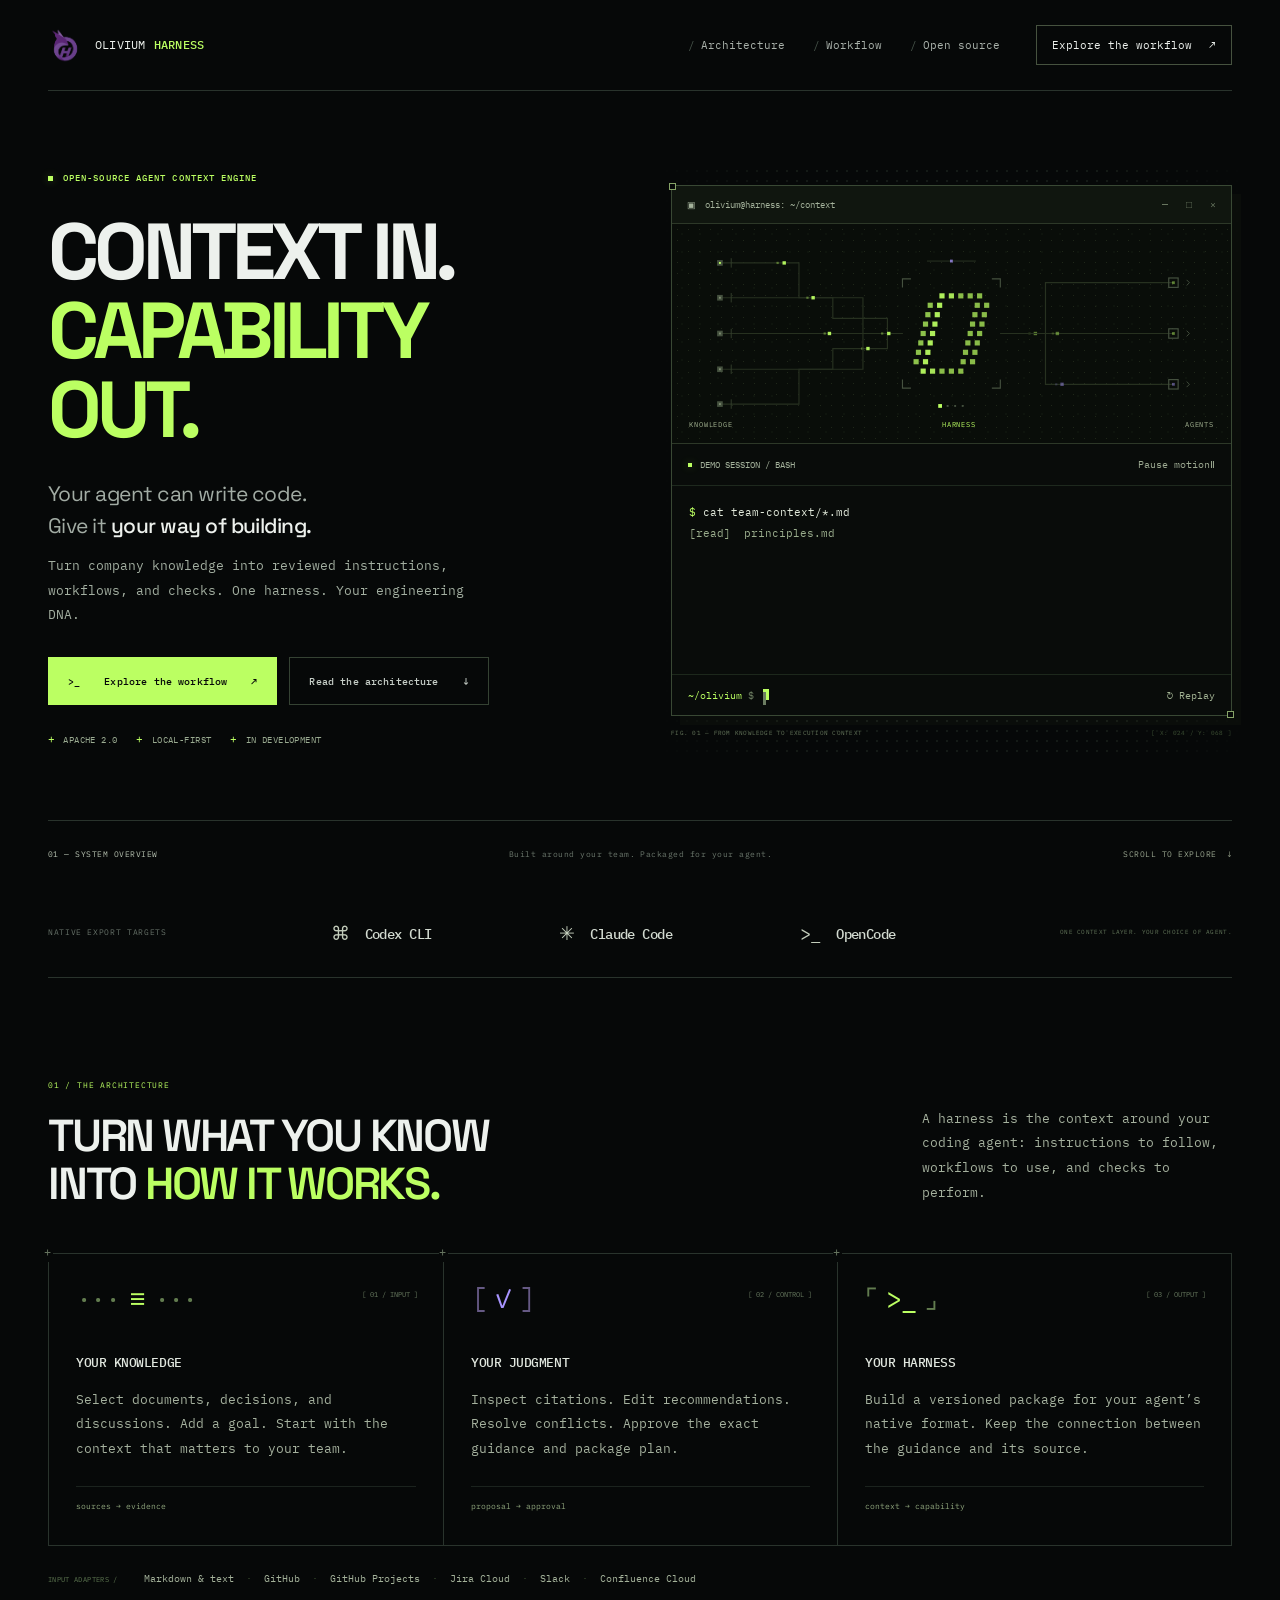
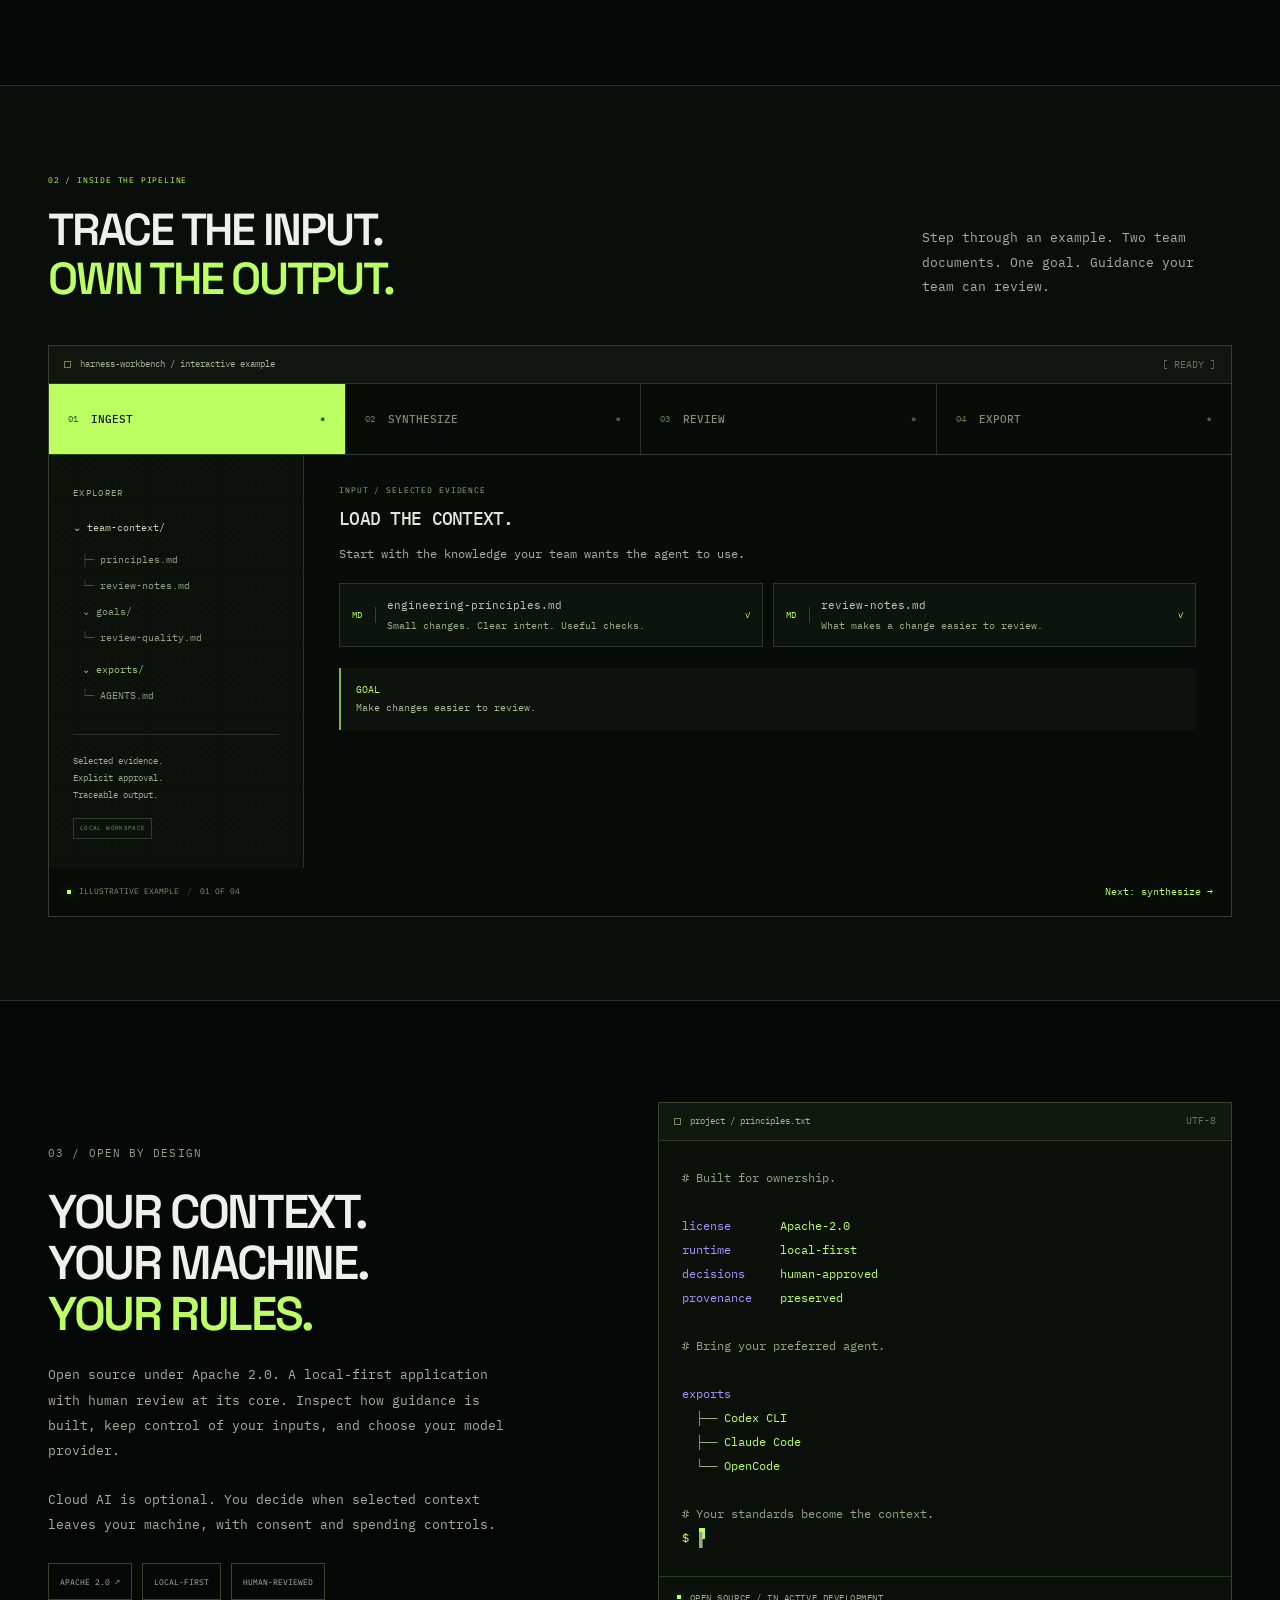
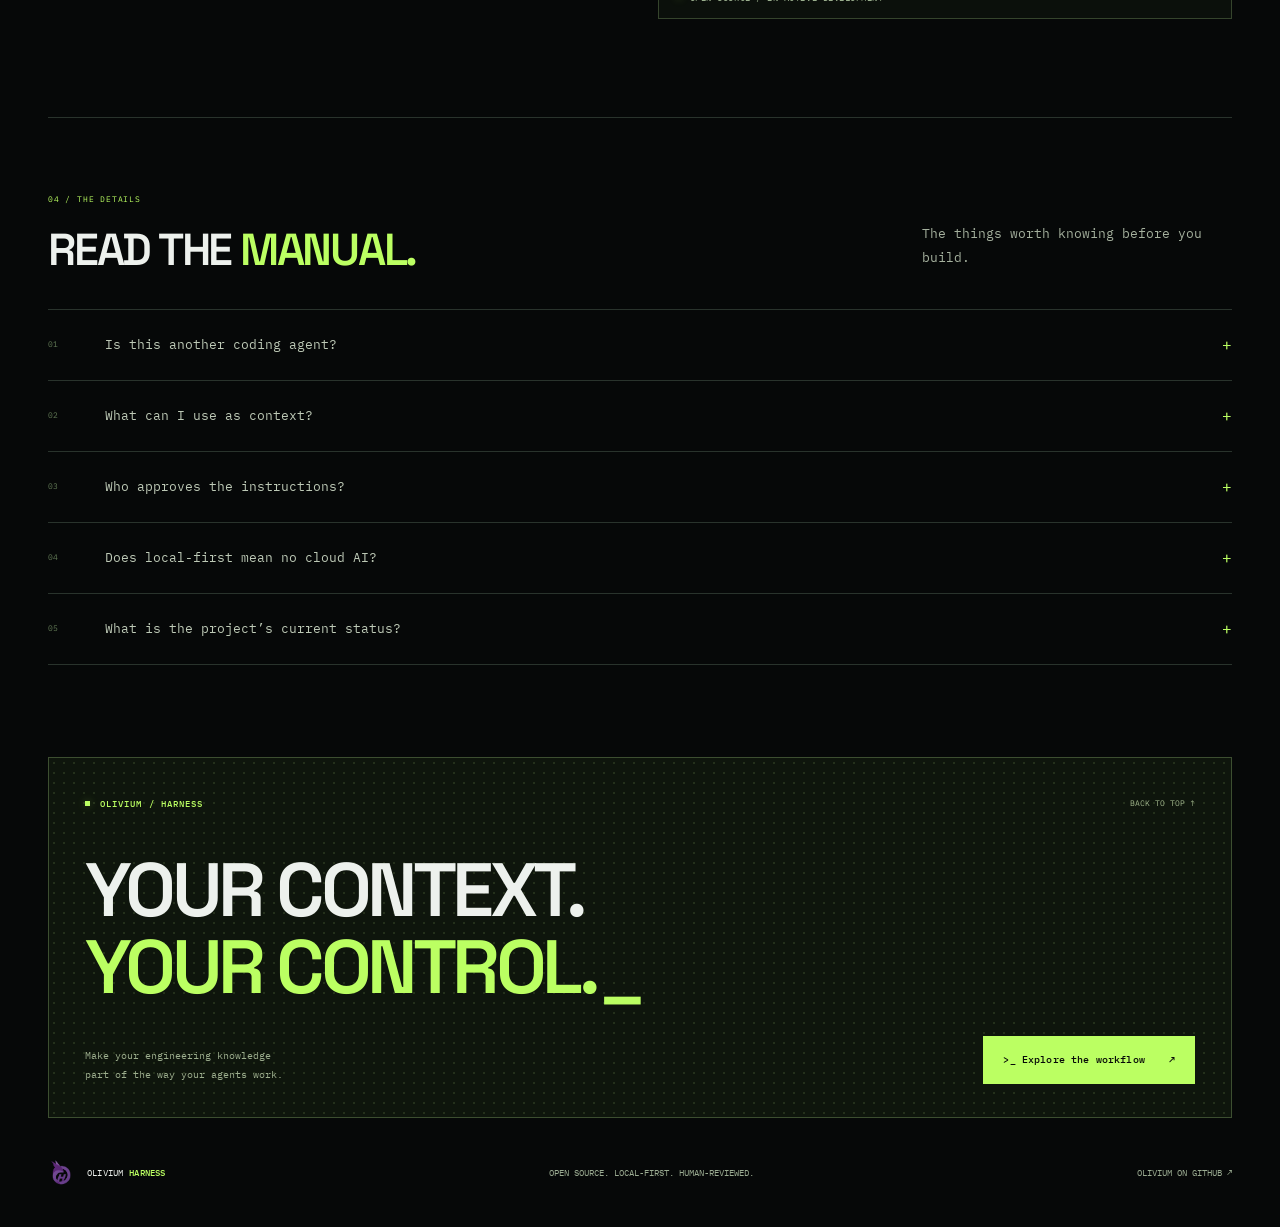
==== index.html @ dbdcc38d "Deploy c53fa94" ====
<!doctype html>
<html lang="en">
<head>
  <meta charset="utf-8">
  <meta name="viewport" content="width=device-width, initial-scale=1">
  <meta name="theme-color" content="#060808">
  <title>Olivium Harness — Context in. Capability out.</title>
  <meta name="description" content="The open-source context layer for coding agents. Turn company knowledge into reviewed instructions, workflows, and checks. Apache 2.0. Local-first.">
  <meta property="og:title" content="Olivium Harness — Context in. Capability out.">
  <meta property="og:description" content="Open source. Local-first. Your knowledge, built into your agent’s workflow.">
  <meta property="og:type" content="website">
  <link rel="canonical" href="https://harness.olivium.space/">
  <meta property="og:url" content="https://harness.olivium.space/">
  <meta property="og:image" content="https://harness.olivium.space/assets/olivium-harness.png">
  <link rel="icon" type="image/png" href="assets/olivium-harness.png">
  <link rel="stylesheet" href="styles.css">
  <script src="motion.js" defer></script>
  <script src="app.js" defer></script>
</head>
<body>
  <a class="skip-link" href="#main">Skip to content</a>
  <header class="site-header shell">
    <a class="brand" href="#top" aria-label="Olivium Harness home"><img src="assets/olivium-harness.png" alt="" width="38" height="42"><span class="brand-text">OLIVIUM<strong>HARNESS</strong></span></a>
    <nav class="main-nav" aria-label="Main navigation"><a href="#architecture">Architecture</a><a href="#workflow">Workflow</a><a href="#open-source">Open source</a></nav>
    <a class="header-cta" href="#workflow">Explore the workflow <span aria-hidden="true">↗</span></a>
  </header>
  <main id="main">
    <section class="hero shell" id="top" aria-labelledby="hero-title">
      <div class="hero-copy">
        <p class="eyebrow"><span class="live-dot" aria-hidden="true"></span> OPEN-SOURCE AGENT CONTEXT ENGINE</p>
        <h1 id="hero-title">CONTEXT IN.<br><span>CAPABILITY<br>OUT.</span></h1>
        <p class="hero-description">Your agent can write code.<br>Give it <strong>your way of building.</strong></p>
        <p class="hero-support">Turn company knowledge into reviewed instructions, workflows, and checks. One harness. Your engineering DNA.</p>
        <div class="hero-actions"><a class="btn btn-primary" href="#workflow"><span aria-hidden="true">&gt;_</span> Explore the workflow <span aria-hidden="true">↗</span></a><a class="btn btn-ghost" href="#architecture">Read the architecture <span aria-hidden="true">↓</span></a></div>
        <div class="hero-meta"><a href="https://www.apache.org/licenses/LICENSE-2.0" target="_blank" rel="noopener noreferrer">APACHE 2.0 <span class="sr-only">license (opens in a new tab)</span></a><span>LOCAL-FIRST</span><span>IN DEVELOPMENT</span></div>
      </div>
      <div class="hero-visual">
        <div class="machine-window">
          <div class="window-bar"><span class="window-title"><span aria-hidden="true">▣</span> olivium@harness: ~/context</span><span class="window-controls" aria-hidden="true">— &nbsp; □ &nbsp; ×</span></div>
          <div class="signal-field"><canvas id="signal-canvas" aria-hidden="true"></canvas><div class="signal-labels" aria-hidden="true"><span>KNOWLEDGE</span><span>HARNESS</span><span>AGENTS</span></div><span class="sr-only">An animated dot matrix gathers knowledge into an italic O monogram and routes it to three coding agents.</span></div>
          <div class="terminal"><div class="terminal-toolbar"><span><span class="live-dot" aria-hidden="true"></span> DEMO SESSION / BASH</span><button id="motion-toggle" type="button" aria-pressed="false">Pause motion <span aria-hidden="true">Ⅱ</span></button></div>
            <div class="terminal-log" id="hero-log" aria-label="Animated example session" role="img"></div>
            <div class="terminal-command"><span><span class="prompt">~/olivium</span> $ <span class="cursor" aria-hidden="true">▌</span></span><button id="replay-terminal" type="button">↻ Replay</button></div>
          </div>
        </div>
        <div class="visual-caption"><span>FIG. 01 — FROM KNOWLEDGE TO EXECUTION CONTEXT</span><span class="visual-coordinate" aria-hidden="true">[ X: 024 / Y: 068 ]</span></div>
      </div>
    </section>
    <div class="hero-bottom shell"><span>01 — SYSTEM OVERVIEW</span><p>Built around your team. Packaged for your agent.</p><a href="#architecture" aria-label="Scroll to architecture">SCROLL TO EXPLORE <span aria-hidden="true">↓</span></a></div>
    <div class="runtime-strip shell"><span class="label">NATIVE EXPORT TARGETS</span><div class="runtime-names"><span><i aria-hidden="true">⌘</i> Codex CLI</span><span><i aria-hidden="true">✳</i> Claude Code</span><span><i aria-hidden="true">&gt;_</i> OpenCode</span></div><span class="runtime-note">ONE CONTEXT LAYER. YOUR CHOICE OF AGENT.</span></div>

    <section class="section shell" id="architecture" aria-labelledby="architecture-title">
      <div class="section-top"><div><p class="section-index">01 / THE ARCHITECTURE</p><h2 id="architecture-title">TURN WHAT YOU KNOW<br>INTO <span>HOW IT WORKS.</span></h2></div><p>A harness is the context around your coding agent: instructions to follow, workflows to use, and checks to perform.</p></div>
      <div class="architecture-grid">
        <article class="arch-cell"><div class="arch-symbol" aria-hidden="true"><span>···</span><b>≡</b><span>···</span></div><span class="arch-index">[ 01 / INPUT ]</span><h3>YOUR KNOWLEDGE</h3><p>Select documents, decisions, and discussions. Add a goal. Start with the context that matters to your team.</p><span class="code-tag">sources → evidence</span></article>
        <article class="arch-cell"><div class="arch-symbol" aria-hidden="true"><span>[</span><b>✓</b><span>]</span></div><span class="arch-index">[ 02 / CONTROL ]</span><h3>YOUR JUDGMENT</h3><p>Inspect citations. Edit recommendations. Resolve conflicts. Approve the exact guidance and package plan.</p><span class="code-tag">proposal → approval</span></article>
        <article class="arch-cell"><div class="arch-symbol" aria-hidden="true"><span>⌜</span><b>&gt;_</b><span>⌟</span></div><span class="arch-index">[ 03 / OUTPUT ]</span><h3>YOUR HARNESS</h3><p>Build a versioned package for your agent’s native format. Keep the connection between the guidance and its source.</p><span class="code-tag">context → capability</span></article>
      </div>
      <div class="context-sources"><span>INPUT ADAPTERS /</span><p>Markdown & text <i>·</i> GitHub <i>·</i> GitHub Projects <i>·</i> Jira Cloud <i>·</i> Slack <i>·</i> Confluence Cloud</p></div>
    </section>

    <section class="pipeline-section" id="workflow" aria-labelledby="workflow-title"><div class="shell">
      <div class="section-top"><div><p class="section-index">02 / INSIDE THE PIPELINE</p><h2 id="workflow-title">TRACE THE INPUT.<br><span>OWN THE OUTPUT.</span></h2></div><p>Step through an example. Two team documents. One goal. Guidance your team can review.</p></div>
      <div class="pipeline-console"><div class="window-bar"><span class="window-title">harness-workbench / interactive example</span><span class="window-controls" aria-hidden="true">[ READY ]</span></div>
        <div class="pipeline-tabs" role="group" aria-label="Workflow stages"><button class="step active" data-step="0" aria-pressed="true" aria-controls="demo-panel"><span class="step-index">01</span><span class="step-label">INGEST</span><span class="step-status" aria-hidden="true">●</span></button><button class="step" data-step="1" aria-pressed="false" aria-controls="demo-panel"><span class="step-index">02</span><span class="step-label">SYNTHESIZE</span><span class="step-status" aria-hidden="true">●</span></button><button class="step" data-step="2" aria-pressed="false" aria-controls="demo-panel"><span class="step-index">03</span><span class="step-label">REVIEW</span><span class="step-status" aria-hidden="true">●</span></button><button class="step" data-step="3" aria-pressed="false" aria-controls="demo-panel"><span class="step-index">04</span><span class="step-label">EXPORT</span><span class="step-status" aria-hidden="true">●</span></button></div>
        <div class="pipeline-body"><aside class="pipeline-sidebar" aria-label="Example workspace"><p class="sidebar-title">EXPLORER</p><div class="file-tree"><div class="tree-item">⌄ team-context/</div><div class="tree-item tree-indent"><span>├─</span> principles.md</div><div class="tree-item tree-indent"><span>└─</span> review-notes.md</div><div class="tree-item">⌄ goals/</div><div class="tree-item tree-indent"><span>└─</span> review-quality.md</div><div class="tree-item tree-export">⌄ exports/</div><div class="tree-item tree-indent" id="tree-output"><span>└─</span> AGENTS.md</div></div><p class="sidebar-note">Selected evidence.<br>Explicit approval.<br>Traceable output.</p><span class="sidebar-badge">LOCAL WORKSPACE</span></aside><div class="pipeline-detail" id="demo-panel" role="region" aria-label="Workflow example" aria-live="polite"></div></div>
        <div class="console-footer"><span><span class="live-dot" aria-hidden="true"></span> ILLUSTRATIVE EXAMPLE <i aria-hidden="true">/</i> <span id="stage-count">01 OF 04</span></span><button id="next-step" type="button">Next: synthesize <span aria-hidden="true">→</span></button></div>
      </div>
    </div></section>

    <section class="section shell" id="open-source" aria-labelledby="opensource-title"><div class="opensource-layout"><div class="opensource-copy"><p class="section-index">03 / OPEN BY DESIGN</p><h2 id="opensource-title">YOUR CONTEXT.<br>YOUR MACHINE.<br><span>YOUR RULES.</span></h2><p>Open source under Apache 2.0. A local-first application with human review at its core. Inspect how guidance is built, keep control of your inputs, and choose your model provider.</p><p>Cloud AI is optional. You decide when selected context leaves your machine, with consent and spending controls.</p><div class="license-tags"><a href="https://www.apache.org/licenses/LICENSE-2.0" target="_blank" rel="noopener noreferrer">APACHE 2.0 ↗<span class="sr-only"> (opens in a new tab)</span></a><span>LOCAL-FIRST</span><span>HUMAN-REVIEWED</span></div></div><div class="source-window"><div class="window-bar"><span class="window-title">project / principles.txt</span><span class="window-controls" aria-hidden="true">UTF-8</span></div><pre class="source-code"><span class="code-comment"># Built for ownership.</span>

<span class="code-key">license</span>       <span class="code-value">Apache-2.0</span>
<span class="code-key">runtime</span>       <span class="code-value">local-first</span>
<span class="code-key">decisions</span>     <span class="code-value">human-approved</span>
<span class="code-key">provenance</span>    <span class="code-value">preserved</span>

<span class="code-comment"># Bring your preferred agent.</span>

<span class="code-key">exports</span>
  ├── <span class="code-value">Codex CLI</span>
  ├── <span class="code-value">Claude Code</span>
  └── <span class="code-value">OpenCode</span>

<span class="code-comment"># Your standards become the context.</span>
<span class="code-prompt">$</span> <span class="cursor" aria-hidden="true">▌</span></pre><div class="source-footer"><span class="live-dot" aria-hidden="true"></span> OPEN SOURCE / IN ACTIVE DEVELOPMENT</div></div></div></section>

    <section class="faq-section shell" id="faq" aria-labelledby="faq-title"><div class="section-top"><div><p class="section-index">04 / THE DETAILS</p><h2 id="faq-title">READ THE <span>MANUAL.</span></h2></div><p>The things worth knowing before you build.</p></div><div class="faq-list">
      <details><summary><span class="faq-number">01</span> Is this another coding agent?<span class="faq-plus" aria-hidden="true">+</span></summary><p>Olivium Harness builds the instructions, workflows, and checks around your agent. It exports native packages for Codex CLI, Claude Code, and OpenCode, so your team’s context can travel into the tools you use.</p></details>
      <details><summary><span class="faq-number">02</span> What can I use as context?<span class="faq-plus" aria-hidden="true">+</span></summary><p>Selected Markdown or text documents; GitHub metadata, issues, pull-request descriptions and reviews; GitHub Projects; Jira Cloud issues; Slack threads; and Confluence Cloud pages. GitHub imports do not currently ingest repository source files. Current cross-source analysis uses two to four selected documents and one saved goal.</p></details>
      <details><summary><span class="faq-number">03</span> Who approves the instructions?<span class="faq-plus" aria-hidden="true">+</span></summary><p>You do. Recommendations include supporting evidence for review. You can edit, reject, and resolve conflicts before approving an exact revision. The package plan requires a separate approval before the harness is built.</p></details>
      <details><summary><span class="faq-number">04</span> Does local-first mean no cloud AI?<span class="faq-plus" aria-hidden="true">+</span></summary><p>Cloud AI is optional. If you choose a cloud model provider, selected context can leave your machine with your consent. Provider access and spending are controlled explicitly.</p></details>
      <details><summary><span class="faq-number">05</span> What is the project’s current status?<span class="faq-plus" aria-hidden="true">+</span></summary><p>Olivium Harness is an open-source tool under Apache 2.0, in active development. The landing-page implementation is proprietary and its source repository is private. The application is a separate project with its own licensing and currently requires repository permission. A public product release is not yet available. The animations on this page are illustrative. Export support is separate from validation of an agent’s live runtime.</p></details>
    </div></section>

    <section class="closing shell"><div class="closing-top"><p class="eyebrow"><span class="live-dot" aria-hidden="true"></span> OLIVIUM / HARNESS</p><a href="#top">BACK TO TOP ↑</a></div><h2>YOUR CONTEXT.<br><span>YOUR CONTROL.</span><span class="closing-cursor" aria-hidden="true">_</span></h2><div class="closing-bottom"><p>Make your engineering knowledge<br>part of the way your agents work.</p><a class="btn btn-primary" href="#workflow" id="restart-example">&gt;_ Explore the workflow <span aria-hidden="true">↗</span></a></div></section>
  </main>
  <footer class="site-footer shell"><a class="brand" href="#top"><img src="assets/olivium-harness.png" alt="" width="26" height="30"><span class="brand-text">OLIVIUM<strong>HARNESS</strong></span></a><p>OPEN SOURCE. LOCAL-FIRST. HUMAN-REVIEWED.</p><a href="https://github.com/olivium-dev" target="_blank" rel="noopener noreferrer">OLIVIUM ON GITHUB ↗<span class="sr-only"> (opens in a new tab)</span></a></footer>
  <noscript><p class="noscript-note">Enable JavaScript to explore the animated example. Product information and the manual remain available above.</p></noscript>
</body>
</html>
---- styles.css ----
@import url('https://fonts.googleapis.com/css2?family=IBM+Plex+Mono:wght@400;500;600;700&family=Space+Grotesk:wght@400;500;600;700&display=swap');

:root {
  color-scheme: dark;
  --black: #060808;
  --panel: #0b0f0e;
  --graphite: #101514;
  --ink: #edf1ed;
  --muted: #929d94;
  --subtle: #667168;
  --line: #29332c;
  --line-soft: #1b231e;
  --green: #bbff62;
  --purple: #a894ff;
  --mono: 'IBM Plex Mono', 'SFMono-Regular', Consolas, monospace;
  --display: 'Space Grotesk', Arial, sans-serif;
}

* { box-sizing: border-box; }
html { scroll-behavior: smooth; scroll-padding-top: 96px; }
body {
  margin: 0;
  background: var(--black);
  color: var(--ink);
  font-family: var(--mono);
  font-size: 13px;
  line-height: 1.7;
  -webkit-font-smoothing: antialiased;
}
body::selection { background: var(--green); color: var(--black); }
::selection { background: var(--green); color: var(--black); }
a { color: inherit; text-decoration: none; }
button, input, textarea { font: inherit; }
button { color: inherit; cursor: pointer; }
button, a, summary { -webkit-tap-highlight-color: transparent; }
button { border-radius: 0; }
a, button, summary { touch-action: manipulation; }
a:focus-visible, button:focus-visible, summary:focus-visible {
  outline: 2px solid var(--green);
  outline-offset: 5px;
}
h1, h2, h3, p { margin: 0; }
h1, h2, h3 { text-wrap: balance; }
img { display: block; max-width: 100%; }
pre, code { font-family: var(--mono); }
pre { margin: 0; }
.shell { width: min(1240px, calc(100% - 96px)); margin-inline: auto; }
.skip-link {
  position: fixed;
  z-index: 20;
  top: -100px;
  left: 16px;
  padding: 12px 20px;
  color: var(--black);
  background: var(--green);
}
.skip-link:focus { top: 12px; }
.sr-only {
  position: absolute;
  width: 1px;
  height: 1px;
  padding: 0;
  margin: -1px;
  overflow: hidden;
  clip: rect(0, 0, 0, 0);
  white-space: nowrap;
  border: 0;
}

/* The top rail keeps the page closer to a tool than a brochure. */
.site-header {
  min-height: 91px;
  display: flex;
  align-items: center;
  justify-content: space-between;
  gap: 36px;
  border-bottom: 1px solid var(--line);
}
.brand { display: inline-flex; align-items: center; gap: 12px; flex-shrink: 0; }
.brand img { width: 35px; height: 35px; object-fit: contain; }
.brand-text { display: flex; align-items: baseline; gap: 8px; font-size: 12px; line-height: 1.2; letter-spacing: .02em; }
.brand-text strong { color: var(--green); font-weight: 500; }
.main-nav { display: flex; gap: 28px; align-items: center; margin-left: auto; }
.main-nav a { display: flex; min-height: 44px; align-items: center; color: #a9b1aa; font-size: 10px; }
.main-nav a::before { content: '/'; margin-right: 6px; color: #48554b; }
.main-nav a:hover { color: var(--green); }
.header-cta { min-height: 40px; display: inline-flex; align-items: center; gap: 17px; padding: 0 15px; border: 1px solid #46523f; font-size: 10px; }
.header-cta:hover { border-color: var(--green); background: #bbff6208; color: var(--green); }

/* Hero: oversized language and a live, flat, two-dimensional machine. */
.hero { display: grid; grid-template-columns: 1.04fr 1fr; gap: 40px; align-items: center; padding-top: 80px; padding-bottom: 67px; }
.hero-copy { min-width: 0; padding-bottom: 4px; }
.eyebrow { display: flex; gap: 10px; align-items: center; color: var(--green); font-size: 9px; font-weight: 500; line-height: 1.6; letter-spacing: .12em; text-transform: uppercase; }
.live-dot { flex-shrink: 0; width: 5px; height: 5px; background: var(--green); box-shadow: 0 0 9px #bbff624d; animation: signal-blink 3.6s ease-in-out infinite; }
h1 { font-family: var(--display); font-size: clamp(58px, 6.2vw, 88px); line-height: .99; letter-spacing: -.065em; font-weight: 700; margin-top: 28px; }
h1 > span { color: var(--green); }
.hero-description { max-width: 470px; margin-top: 29px; color: #a2aca4; font-size: 12px; line-height: 1.9; }
.hero-description strong { color: var(--ink); font-weight: 500; }
.hero-actions { display: flex; align-items: stretch; gap: 12px; flex-wrap: wrap; margin-top: 29px; }
.btn { min-height: 48px; display: inline-flex; justify-content: center; align-items: center; gap: 24px; padding: 13px 19px; border: 1px solid var(--line); font-size: 10px; font-weight: 500; line-height: 1.5; letter-spacing: .015em; transition: background .16s ease, border-color .16s ease, color .16s ease; }
.btn-primary { background: var(--green); color: var(--black); border-color: var(--green); }
.btn-primary:hover { background: #d0ff96; border-color: #d0ff96; }
.btn-ghost { background: transparent; color: #c7cfc8; border-color: #354233; }
.btn-ghost:hover { color: var(--green); border-color: var(--green); background: #bbff6207; }
.hero-meta { display: flex; gap: 19px; flex-wrap: wrap; margin-top: 25px; color: var(--subtle); font-size: 8px; letter-spacing: .045em; }
.hero-meta span { display: flex; align-items: center; gap: 8px; }
.hero-meta span::before { content: '+'; color: var(--green); font-size: 11px; }
.hero-visual { position: relative; min-width: 0; }
.hero-visual::before { content: ''; position: absolute; inset: -19px; z-index: -1; background-image: radial-gradient(#3f503e 1px, transparent 1px); background-size: 10px 10px; opacity: .26; mask-image: linear-gradient(90deg, transparent, #000 25%, #000 75%, transparent); }
.machine-window { position: relative; min-height: 486px; border: 1px solid #394834; background: #080c09; box-shadow: 9px 9px 0 #bbff6205; }
.machine-window::before, .machine-window::after { content: ''; position: absolute; z-index: 3; width: 5px; height: 5px; border: 1px solid #86a367; background: var(--black); pointer-events: none; }
.machine-window::before { left: -3px; top: -3px; }
.machine-window::after { right: -3px; bottom: -3px; }
.window-bar { display: flex; align-items: center; justify-content: space-between; gap: 12px; height: 38px; padding: 0 15px; background: #10160f; border-bottom: 1px solid #2d3828; color: #95a38d; font-size: 8px; line-height: 1.4; }
.window-title { display: flex; align-items: center; gap: 9px; min-width: 0; }
.window-title::before { content: ''; width: 5px; height: 5px; border: 1px solid #6d8858; flex-shrink: 0; }
.window-controls { display: flex; gap: 13px; align-items: center; color: #68765f; font-size: 10px; }
.signal-field { position: relative; height: 220px; border-bottom: 1px solid #2d3828; overflow: hidden; background-color: #090d09; background-image: radial-gradient(#4c5b3b55 .8px, transparent .9px); background-size: 11px 11px; }
#signal-canvas { display: block; width: 100%; height: 100%; }
.signal-labels { position: absolute; bottom: 13px; left: 17px; right: 17px; display: flex; justify-content: space-between; gap: 6px; color: #a4b492; font-size: 7px; line-height: 1.5; letter-spacing: .12em; pointer-events: none; }
.signal-labels > :nth-child(2) { color: var(--green); }
.terminal { min-width: 0; background: #090c0a; }
.terminal-toolbar { height: 37px; padding: 0 16px; display: flex; align-items: center; justify-content: space-between; gap: 10px; border-bottom: 1px solid #1e291e; color: #65795d; font-size: 8px; }
.terminal-toolbar > span { white-space: nowrap; }
#motion-toggle { min-height: 31px; display: inline-flex; align-items: center; justify-content: center; background: transparent; color: #9daa92; border: 0; font-size: 8px; padding: 0 0 0 10px; }
#motion-toggle:hover { color: var(--green); }
.terminal-log { height: 159px; overflow: hidden; padding: 16px 17px 7px; font-size: 9px; line-height: 1.95; }
.log-line { min-height: 1.95em; overflow-wrap: anywhere; }
.prompt { color: var(--green); }
.command { color: #e1e9da; }
.log-prefix { color: #698451; margin-right: 6px; }
.log-success { color: var(--green); }
.log-muted { color: #7a8a70; }
.cursor { display: inline-block; width: 6px; height: 11px; vertical-align: -2px; background: var(--green); margin-left: 3px; animation: cursor-blink 1.05s steps(1, end) infinite; }
.terminal-command { display: flex; justify-content: space-between; align-items: center; gap: 10px; min-height: 35px; padding: 0 16px; border-top: 1px solid #1d281c; color: #6c7d61; font-size: 7px; }
#replay-terminal { border: 0; padding: 8px 0 8px 14px; min-height: 34px; color: #a2b393; background: transparent; font-size: 8px; }
#replay-terminal:hover { color: var(--green); }
.hero-bottom { display: flex; justify-content: space-between; align-items: center; gap: 20px; padding-block: 19px; border-top: 1px solid var(--line); color: #6c786d; font-size: 8px; letter-spacing: .06em; }
.hero-bottom > span:first-child { color: #b6c1b0; }
.hero-bottom a { display: inline-flex; align-items: center; min-height: 30px; gap: 10px; color: #99a58f; }
.hero-bottom a:hover { color: var(--green); }
.runtime-strip { display: flex; align-items: center; justify-content: space-between; gap: 30px; padding-block: 28px; border-bottom: 1px solid var(--line); }
.runtime-strip .label { color: var(--subtle); font-size: 8px; letter-spacing: .08em; }
.runtime-names { display: flex; align-items: center; justify-content: space-between; gap: 45px; flex: 0 1 695px; }
.runtime-names > span { color: #d2dad0; font-size: 14px; font-weight: 500; letter-spacing: -.04em; white-space: nowrap; }
.runtime-names > span::before { content: '>'; color: #5c7250; margin-right: 10px; font-weight: 400; }

/* Architecture is a single ruled surface, not a collection of cards. */
.section { padding-top: 101px; padding-bottom: 98px; }
.section-top { display: grid; grid-template-columns: 62px minmax(0, 1fr) minmax(220px, 310px); gap: 19px; align-items: start; }
.section-index { color: var(--green); font-size: 9px; line-height: 1.7; padding-top: 6px; }
.section-heading { min-width: 0; }
.section-heading .eyebrow { margin-bottom: 16px; }
h2 { font-family: var(--display); font-size: clamp(35px, 3.5vw, 48px); line-height: 1.08; letter-spacing: -.05em; font-weight: 600; }
.section-top > p { color: var(--muted); font-size: 11px; line-height: 1.9; padding-top: 6px; }
.architecture-grid { display: grid; grid-template-columns: repeat(3, minmax(0, 1fr)); margin-top: 45px; border: 1px solid var(--line); }
.arch-cell { position: relative; padding: 30px 27px 29px; min-width: 0; }
.arch-cell + .arch-cell { border-left: 1px solid var(--line); }
.arch-cell::before { content: '+'; position: absolute; top: -12px; left: -5px; color: #65735e; font-size: 12px; background: var(--black); width: 9px; line-height: 20px; }
.arch-symbol { height: 56px; color: var(--green); font-size: 27px; line-height: 1; font-weight: 400; letter-spacing: -.06em; }
.arch-cell:nth-child(2) .arch-symbol { color: var(--purple); }
.arch-index { position: absolute; top: 29px; right: 25px; color: #687a60; font-size: 8px; }
.arch-cell h3 { color: #e1e7df; font-size: 13px; font-weight: 500; letter-spacing: -.035em; }
.arch-cell p { color: #8c9988; font-size: 10px; line-height: 1.9; margin-top: 13px; }
.code-tag { display: inline-block; margin-top: 24px; color: #91a77e; font-size: 8px; border-top: 1px solid var(--line-soft); padding-top: 13px; width: 100%; }

/* Interactive workflow, framed as a native terminal multiplexer. */
.pipeline-section { border-block: 1px solid var(--line); background: #0a0e0b; padding-block: 88px 83px; }
.pipeline-console { margin-top: 42px; border: 1px solid #34402e; background: #080c09; }
.pipeline-tabs { display: grid; grid-template-columns: repeat(4, minmax(0, 1fr)); border-bottom: 1px solid #34402e; }
.step { min-height: 70px; min-width: 0; border: 0; padding: 17px 19px; display: flex; align-items: center; gap: 13px; color: #7f8e74; background: transparent; text-align: left; transition: background .15s ease, color .15s ease; }
.step + .step { border-left: 1px solid #293325; }
.step-index { color: #647c51; font-size: 9px; }
.step-label { font-size: 11px; font-weight: 500; }
.step-status { margin-left: auto; color: #4c5e3f; font-size: 9px; }
.step.active, .step[aria-selected='true'] { background: var(--green); color: #10160b; }
.step.active .step-index, .step.active .step-status, .step[aria-selected='true'] .step-index, .step[aria-selected='true'] .step-status { color: #3f5a24; }
.step:hover:not(.active):not([aria-selected='true']) { background: #bbff6209; color: var(--green); }
.pipeline-body { display: grid; grid-template-columns: 255px minmax(0, 1fr); min-height: 372px; }
.pipeline-sidebar { padding: 29px 24px; border-right: 1px solid #293325; background-color: #0c110c; background-image: radial-gradient(#27332388 .6px, transparent .6px); background-size: 9px 9px; }
.file-tree { font-size: 9px; line-height: 2.6; color: #8fa280; }
.tree-item { padding-left: 9px; white-space: nowrap; }
.tree-item:first-child { padding-left: 0; color: #c4d5b8; margin-bottom: 6px; }
.tree-item.active { color: var(--green); background: #bbff620a; border-left: 1px solid var(--green); padding-left: 8px; }
.pipeline-sidebar > p { margin-top: 57px; padding-top: 17px; border-top: 1px solid #293325; font-size: 8px; line-height: 1.9; color: #6c7e5f; }
.pipeline-detail { padding: 29px 35px 28px; min-width: 0; }
.panel-kicker { font-size: 8px; color: #8fad73; letter-spacing: .11em; text-transform: uppercase; }
.panel-title { color: #dfe8d9; font-size: 18px; line-height: 1.35; font-weight: 500; letter-spacing: -.04em; margin-top: 9px; margin-bottom: 20px; }
.context-files { display: grid; grid-template-columns: repeat(2, minmax(0, 1fr)); gap: 10px; }
.context-file { display: flex; align-items: center; gap: 11px; border: 1px solid #2b3825; padding: 12px; min-width: 0; background: #0d130d; }
.file-type { flex-shrink: 0; min-width: 24px; color: var(--green); font-size: 9px; border-right: 1px solid #34452b; padding-right: 10px; }
.context-file b { display: block; color: #becdb3; font-weight: 400; font-size: 9px; overflow-wrap: anywhere; }
.context-file small { display: block; color: #687c5b; font-size: 7px; line-height: 1.7; margin-top: 3px; }
.goal-line { margin-top: 21px; padding: 13px 15px; border-left: 2px solid #82b24a; background: #a4d96607; color: #a9bc98; font-size: 10px; line-height: 1.8; }
.goal-line span { color: var(--green); margin-right: 5px; }
.guidance-block { border-left: 2px solid var(--purple); padding: 13px 17px; background: #a894ff08; color: #c2c7c0; font-size: 11px; line-height: 1.85; }
.guidance-block strong { color: #e5e3ef; font-weight: 500; }
.citation-list { display: flex; flex-wrap: wrap; gap: 9px; margin-top: 17px; }
.citation-list span { border: 1px solid #3e354e; padding: 4px 8px; color: #b2a2d0; font-size: 8px; }
.review-check { display: flex; align-items: center; gap: 12px; color: #b6c7aa; border-bottom: 1px solid #24311f; padding: 11px 0; font-size: 10px; }
.review-check > :first-child { color: var(--green); }
.approval-stamp { display: inline-block; margin-top: 18px; border: 1px solid #688f40; color: var(--green); padding: 7px 12px; font-size: 9px; letter-spacing: .09em; }
.target-tabs { display: flex; flex-wrap: wrap; gap: 6px; margin-bottom: 14px; }
.target-tabs button { border: 1px solid #34452b; background: transparent; color: #91a17f; min-height: 36px; padding: 7px 11px; font-size: 8px; }
.target-tabs button[aria-pressed='true'] { background: #bbff6212; color: var(--green); border-color: #7da74c; }
.target-tabs button:hover { color: var(--green); border-color: #7da74c; }
.export-code { border: 1px solid #2d3c25; background: #050905; }
.export-code-head { display: flex; gap: 12px; align-items: center; justify-content: space-between; color: #a5bc91; border-bottom: 1px solid #26351f; padding: 6px 13px; font-size: 8px; }
.copy-button { min-height: 30px; border: 0; background: transparent; padding: 4px 0 4px 12px; font-size: 8px; color: var(--green); }
.copy-button:hover { color: #e0ffbb; }
.export-code pre { color: #9db18a; font-size: 9px; line-height: 1.8; padding: 14px; white-space: pre-wrap; overflow-wrap: anywhere; }
.panel-note { color: #718664; font-size: 8px; line-height: 1.85; margin-top: 16px; }
.console-footer { display: flex; align-items: center; justify-content: space-between; gap: 20px; border: 1px solid #34402e; border-top: 0; min-height: 48px; padding: 0 18px; color: #7d916e; font-size: 8px; }
.pipeline-console .console-footer { border-width: 1px 0 0; }
#next-step { min-height: 43px; border: 0; background: transparent; color: var(--green); font-size: 9px; padding: 9px 0 9px 14px; }
#next-step:hover { color: #e4ffc3; }

/* Source and license remain concrete and inspectable. */
.opensource-layout { display: grid; grid-template-columns: .95fr 1.05fr; gap: 90px; align-items: center; }
.opensource-copy h2 { margin-top: 21px; font-size: clamp(38px, 3.7vw, 52px); }
.opensource-copy > p:not(.eyebrow) { max-width: 475px; font-size: 11px; line-height: 1.95; color: #92a08b; margin-top: 23px; }
.license-tags { display: flex; gap: 10px; flex-wrap: wrap; margin-top: 26px; }
.license-tags a, .license-tags span { min-height: 37px; padding: 7px 11px; display: inline-flex; align-items: center; border: 1px solid #35442d; color: #a6b59b; font-size: 8px; line-height: 1.5; }
.license-tags a:hover { color: var(--green); border-color: var(--green); }
.source-window { min-width: 0; border: 1px solid #35442c; background: #0b100b; }
.source-window .window-bar { background: #11180f; }
.source-code { padding: 25px 23px 26px; color: #96aa85; font-size: 10px; line-height: 2; white-space: pre-wrap; overflow-wrap: anywhere; }
.source-code .comment, .source-code .code-comment { color: #677c58; }
.source-code .key, .source-code .code-key { color: var(--purple); }
.source-code .value, .source-code .code-value, .source-code .string { color: var(--green); }
.source-code .punctuation { color: #c6d2bf; }

.faq-section { border-top: 1px solid var(--line); padding-block: 75px 92px; }
.faq-section .section-top { grid-template-columns: 62px minmax(0, 1fr); }
.faq-list { margin-top: 35px; margin-left: 81px; border-top: 1px solid var(--line); }
.faq-list details { border-bottom: 1px solid var(--line); }
.faq-list summary { min-height: 70px; display: flex; align-items: center; justify-content: space-between; gap: 20px; list-style: none; cursor: pointer; font-size: 12px; color: #bdc9b6; padding: 19px 0; }
.faq-list summary::-webkit-details-marker { display: none; }
.faq-list summary > span { color: var(--green); font-size: 16px; font-weight: 400; transition: transform .15s ease; }
.faq-list summary:hover { color: var(--green); }
.faq-list details[open] summary > span { transform: rotate(45deg); }
.faq-list details p { color: #8b9c80; max-width: 880px; font-size: 11px; line-height: 1.95; padding: 0 30px 25px 0; }
.faq-list details a { color: #c1d6af; text-decoration: underline; text-underline-offset: 4px; }
.closing { position: relative; overflow: hidden; border: 1px solid #3c4e30; padding: 31px 36px 33px; background: #0e150c; background-image: radial-gradient(#53693b55 .7px, transparent .9px); background-size: 10px 10px; }
.closing-top { display: flex; align-items: center; justify-content: space-between; gap: 20px; }
.closing-top > a { color: #a3b88e; min-height: 30px; display: inline-flex; align-items: center; font-size: 8px; }
.closing-top > a:hover { color: var(--green); }
.closing h2 { font-size: clamp(49px, 5.9vw, 81px); letter-spacing: -.06em; line-height: 1.02; margin-block: 33px 30px; }
.closing h2 > span { color: var(--green); }
.closing-bottom { display: flex; align-items: flex-end; justify-content: space-between; gap: 30px; }
.closing-bottom > p { color: #9cad8d; font-size: 10px; line-height: 1.9; max-width: 435px; }
.closing-bottom .btn { flex-shrink: 0; }
.site-footer { display: flex; align-items: center; justify-content: space-between; gap: 25px; padding-block: 35px 34px; }
.site-footer .brand img { width: 27px; height: 27px; }
.site-footer .brand-text { font-size: 9px; gap: 6px; }
.site-footer p { color: #64745c; font-size: 8px; }
.site-footer > a:last-child { display: inline-flex; min-height: 40px; align-items: center; font-size: 8px; color: #8b9d7e; }
.site-footer > a:last-child:hover { color: var(--green); }
.noscript-message { color: #a5b497; font-size: 10px; padding: 15px; text-align: center; }

@keyframes cursor-blink { 0%, 48% { opacity: 1; } 49%, 100% { opacity: 0; } }
@keyframes signal-blink { 0%, 72%, 100% { opacity: 1; } 82% { opacity: .35; } }

@media (min-width: 1600px) {
  .hero { padding-top: 94px; padding-bottom: 83px; }
  h1 { font-size: 91px; }
}
@media (max-width: 1160px) {
  .shell { width: calc(100% - 72px); }
  .main-nav { gap: 18px; }
  .site-header { gap: 24px; }
  .hero { gap: 28px; padding-top: 64px; }
  h1 { font-size: clamp(57px, 6.1vw, 74px); }
  .hero-description { font-size: 11px; }
  .hero-meta { gap: 13px; font-size: 7px; }
  .hero-actions { gap: 9px; }
  .btn { padding-inline: 15px; gap: 16px; font-size: 9px; }
  .terminal-log { font-size: 8px; }
  .section-top { grid-template-columns: 40px minmax(0, 1fr) minmax(190px, 265px); gap: 18px; }
  .arch-cell { padding: 27px 22px; }
  .arch-cell h3 { font-size: 12px; }
  .pipeline-body { grid-template-columns: 220px minmax(0, 1fr); }
  .pipeline-sidebar { padding-inline: 20px; }
  .pipeline-detail { padding-inline: 26px; }
  .step { padding-inline: 15px; gap: 10px; }
  .step-label { font-size: 10px; }
  .opensource-layout { gap: 55px; }
  .faq-section .section-top { grid-template-columns: 40px minmax(0, 1fr); }
  .faq-list { margin-left: 58px; }
}
@media (max-width: 940px) {
  .shell { width: calc(100% - 56px); }
  .site-header { min-height: 81px; gap: 20px; }
  .main-nav { gap: 17px; }
  .main-nav a { font-size: 8px; }
  .main-nav a::before { display: none; }
  .brand-text { font-size: 10px; gap: 6px; }
  .header-cta { font-size: 8px; padding-inline: 12px; }
  .hero { grid-template-columns: 1fr; gap: 41px; padding-top: 54px; padding-bottom: 44px; }
  .hero-copy { max-width: 730px; }
  h1 { font-size: clamp(68px, 10vw, 89px); }
  .hero-description { max-width: 610px; font-size: 12px; margin-top: 25px; }
  .hero-description br { display: none; }
  .hero-actions { margin-top: 25px; }
  .btn { padding-inline: 20px; font-size: 10px; gap: 26px; }
  .hero-meta { font-size: 8px; gap: 21px; }
  .hero-visual { width: 100%; }
  .machine-window { min-height: 0; }
  .signal-field { height: 250px; }
  .terminal-log { font-size: 10px; height: 161px; }
  .terminal-toolbar, .window-bar { font-size: 9px; }
  .terminal-command { font-size: 8px; }
  .runtime-names { flex-basis: 590px; gap: 25px; }
  .runtime-names > span { font-size: 12px; }
  .runtime-strip .label { font-size: 7px; }
  .section { padding-block: 78px; }
  .section-top { grid-template-columns: 34px minmax(0, 1fr); gap: 16px; }
  .section-top > p { grid-column: 2; max-width: 570px; padding-top: 0; }
  h2 { font-size: 41px; }
  .architecture-grid { margin-top: 33px; }
  .arch-cell { padding: 26px 18px; }
  .arch-cell h3 { font-size: 11px; }
  .arch-cell p { font-size: 9px; }
  .arch-index { right: 18px; }
  .pipeline-section { padding-block: 69px 65px; }
  .pipeline-tabs { grid-template-columns: repeat(4, minmax(0, 1fr)); }
  .step { padding-inline: 14px; gap: 10px; min-height: 63px; }
  .step-status { display: none; }
  .pipeline-body { grid-template-columns: 180px minmax(0, 1fr); }
  .pipeline-sidebar { padding: 24px 16px; }
  .file-tree { font-size: 8px; }
  .pipeline-detail { padding: 25px 23px; }
  .context-files { grid-template-columns: 1fr; }
  .context-file { padding-block: 10px; }
  .opensource-layout { gap: 34px; }
  .opensource-copy h2 { font-size: 37px; }
  .opensource-copy > p:not(.eyebrow) { font-size: 10px; }
  .source-code { padding: 21px 18px; font-size: 9px; }
  .faq-section { padding-block: 64px 72px; }
  .faq-section .section-top { grid-template-columns: 34px minmax(0, 1fr); }
  .faq-list { margin-left: 50px; }
  .closing { padding: 27px; }
  .closing h2 { font-size: 65px; }
  .closing-bottom { gap: 25px; }
  .closing-bottom > p { font-size: 9px; }
}
@media (max-width: 680px) {
  html { scroll-padding-top: 28px; }
  .shell { width: calc(100% - 40px); }
  .site-header { min-height: 77px; gap: 15px; }
  .brand { gap: 9px; }
  .brand img { width: 31px; height: 31px; }
  .brand-text { flex-direction: column; align-items: flex-start; gap: 4px; font-size: 9px; letter-spacing: .06em; }
  .main-nav { display: none; }
  .header-cta { font-size: 8px; gap: 10px; min-height: 39px; padding-inline: 12px; }
  .hero { padding-top: 44px; gap: 34px; padding-bottom: 34px; }
  .eyebrow { font-size: 8px; letter-spacing: .09em; gap: 8px; }
  h1 { font-size: clamp(52px, 11.4vw, 74px); letter-spacing: -.065em; margin-top: 23px; }
  .hero-description { font-size: 11px; margin-top: 23px; line-height: 1.9; }
  .hero-actions { gap: 10px; margin-top: 23px; }
  .btn { min-height: 46px; padding-inline: 16px; font-size: 9px; gap: 20px; }
  .hero-meta { font-size: 7px; gap: 13px; margin-top: 20px; }
  .hero-meta span { gap: 6px; }
  .hero-visual::before { inset: -10px; }
  .window-bar { font-size: 7px; height: 34px; padding-inline: 12px; }
  .window-controls { gap: 11px; }
  .signal-field { height: 207px; }
  .signal-labels { font-size: 6px; letter-spacing: .06em; left: 12px; right: 12px; bottom: 12px; }
  .terminal-toolbar { font-size: 7px; padding-inline: 12px; height: 35px; }
  #motion-toggle { font-size: 7px; }
  .terminal-log { height: 160px; padding: 14px 12px 9px; font-size: 8px; line-height: 2; }
  .log-line { min-height: 2em; }
  .terminal-command { padding-inline: 12px; font-size: 6px; }
  #replay-terminal { font-size: 7px; }
  .hero-bottom { padding-block: 15px; gap: 10px; font-size: 6px; }
  .hero-bottom > :nth-child(2) { max-width: 160px; text-align: center; }
  .hero-bottom a { font-size: 7px; white-space: nowrap; gap: 6px; }
  .runtime-strip { flex-direction: column; align-items: flex-start; gap: 16px; padding-block: 23px; }
  .runtime-strip .label { font-size: 7px; }
  .runtime-names { flex-basis: auto; width: 100%; gap: 17px; }
  .runtime-names > span { font-size: 11px; }
  .runtime-names > span::before { margin-right: 6px; }
  .section { padding-block: 61px; }
  .section-top, .faq-section .section-top { grid-template-columns: 25px minmax(0, 1fr); gap: 12px; }
  .section-index { font-size: 8px; padding-top: 3px; }
  h2 { font-size: 34px; }
  .section-top > p { font-size: 10px; line-height: 1.9; }
  .architecture-grid { grid-template-columns: 1fr; margin-top: 29px; }
  .arch-cell { padding: 25px 24px; }
  .arch-cell + .arch-cell { border-left: 0; border-top: 1px solid var(--line); }
  .arch-symbol { height: 44px; font-size: 25px; }
  .arch-index { top: 24px; right: 24px; }
  .arch-cell h3 { font-size: 14px; }
  .arch-cell p { font-size: 10px; margin-top: 11px; }
  .code-tag { margin-top: 18px; padding-top: 11px; font-size: 8px; }
  .pipeline-section { padding-block: 54px 52px; }
  .pipeline-console { margin-top: 28px; }
  .pipeline-tabs { grid-template-columns: repeat(2, minmax(0, 1fr)); }
  .step { padding: 14px; min-height: 56px; gap: 10px; }
  .step-label { font-size: 9px; }
  .step-index { font-size: 8px; }
  .step:nth-child(3), .step:nth-child(4) { border-top: 1px solid #34402e; }
  .step:nth-child(3) { border-left: 0; }
  .step-status { display: inline; margin-left: auto; }
  .pipeline-body { grid-template-columns: 1fr; }
  .pipeline-sidebar { padding: 16px 17px; border-right: 0; border-bottom: 1px solid #293325; }
  .file-tree { display: flex; flex-wrap: wrap; column-gap: 14px; font-size: 7px; line-height: 2; }
  .tree-item { padding: 0; }
  .tree-item:first-child { flex-basis: 100%; margin-bottom: 4px; }
  .tree-item.active { padding-left: 6px; padding-right: 6px; }
  .pipeline-sidebar > p { display: none; }
  .pipeline-detail { padding: 23px 18px; min-height: 329px; }
  .panel-title { font-size: 17px; margin-bottom: 17px; }
  .context-files { grid-template-columns: 1fr; gap: 8px; }
  .context-file b { font-size: 9px; }
  .context-file small { font-size: 7px; }
  .goal-line { font-size: 9px; padding: 11px 12px; margin-top: 17px; }
  .guidance-block { font-size: 10px; padding: 12px 13px; }
  .review-check { font-size: 9px; }
  .export-code pre { font-size: 8px; padding: 12px; }
  .console-footer { gap: 12px; padding-inline: 13px; font-size: 7px; }
  #next-step { font-size: 8px; white-space: nowrap; padding-left: 6px; }
  .opensource-layout { grid-template-columns: 1fr; gap: 31px; }
  .opensource-copy h2 { font-size: 39px; margin-top: 18px; }
  .opensource-copy > p:not(.eyebrow) { font-size: 11px; margin-top: 20px; }
  .source-code { padding: 23px 20px; font-size: 10px; }
  .license-tags { margin-top: 22px; gap: 8px; }
  .license-tags a, .license-tags span { font-size: 8px; }
  .faq-section { padding-block: 54px 57px; }
  .faq-list { margin-left: 0; margin-top: 26px; }
  .faq-list summary { font-size: 10px; min-height: 65px; gap: 18px; }
  .faq-list summary > span { font-size: 15px; }
  .faq-list details p { font-size: 10px; padding-right: 15px; }
  .closing { padding: 24px 22px 25px; }
  .closing-top { gap: 12px; }
  .closing-top > a { font-size: 7px; }
  .closing-top .eyebrow { font-size: 7px; }
  .closing h2 { font-size: clamp(39px, 8.7vw, 58px); margin-block: 28px 23px; }
  .closing-bottom { flex-direction: column; align-items: flex-start; gap: 22px; }
  .closing-bottom > p { font-size: 10px; }
  .site-footer { flex-wrap: wrap; gap: 17px; padding-block: 29px; }
  .site-footer .brand { flex: 1; }
  .site-footer .brand-text { flex-direction: row; font-size: 8px; gap: 6px; letter-spacing: 0; }
  .site-footer p { order: 3; flex-basis: 100%; font-size: 7px; padding-left: 36px; }
  .site-footer > a:last-child { font-size: 7px; }
}
@media (max-width: 380px) {
  .shell { width: calc(100% - 32px); }
  h1 { font-size: 45px; }
  .hero-description { font-size: 10px; }
  .hero-actions { gap: 8px; }
  .btn { font-size: 8px; padding-inline: 12px; gap: 15px; }
  .hero-meta { gap: 9px; font-size: 6px; }
  .hero-meta span { gap: 4px; }
  .signal-field { height: 183px; }
  .terminal-log { font-size: 7px; height: 146px; }
  .terminal-toolbar { font-size: 6px; }
  #motion-toggle { font-size: 6px; }
  .terminal-command { font-size: 6px; }
  .hero-bottom > :nth-child(2) { max-width: 120px; }
  .runtime-names { gap: 10px; }
  .runtime-names > span { font-size: 9px; }
  .runtime-names > span::before { margin-right: 4px; }
  h2 { font-size: 29px; }
  .pipeline-detail { padding-inline: 14px; }
  .panel-title { font-size: 15px; }
  .target-tabs { gap: 5px; }
  .target-tabs button { padding-inline: 8px; font-size: 7px; }
  .source-code { font-size: 8px; padding-inline: 17px; }
  .closing { padding-inline: 19px; }
  .closing h2 { font-size: 35px; }
  .closing-top .eyebrow { font-size: 6px; }
  .closing-top > a { font-size: 6px; }
}
@media (prefers-reduced-motion: reduce) {
  html { scroll-behavior: auto; }
  *, *::before, *::after { animation: none !important; transition: none !important; }
  .cursor { opacity: 1; }
}

/* Integration with the final page structure. */
.hero-description { font-family: var(--display); font-size: 21px; line-height: 1.5; letter-spacing: -.025em; }
.hero-description strong { color: var(--ink); font-weight: 500; }
.hero-support { max-width: 430px; color: #7f8e7a; font-size: 10px; line-height: 1.9; margin-top: 13px; }
.hero-meta > a { display: inline-flex; align-items: center; gap: 8px; }
.hero-meta > a::before { content: '+'; color: var(--green); font-size: 11px; }
.hero-meta > a:hover { color: var(--green); }
.window-title:has(> span)::before { display: none; }
.terminal-toolbar > span, .console-footer > span { display: inline-flex; align-items: center; gap: 8px; }
.terminal-toolbar .live-dot, .console-footer .live-dot { display: inline-block; width: 4px; height: 4px; }
.terminal-log { height: 183px; }
.log-output { color: #a2b791; }
.log-text { color: inherit; }
#motion-toggle:disabled { opacity: .65; cursor: default; }
.visual-caption { display: flex; justify-content: space-between; align-items: center; gap: 16px; color: #65765b; font-size: 6px; letter-spacing: .04em; padding-top: 12px; }
.visual-coordinate { white-space: nowrap; color: #3d5034; }
.runtime-names > span::before { display: none; }
.runtime-names i { font-style: normal; font-size: 19px; color: #c3cdbb; vertical-align: -1px; margin-right: 8px; font-weight: 400; }
.runtime-note { flex: 0 1 172px; color: #63765a; font-size: 6px; line-height: 1.9; letter-spacing: .05em; text-align: right; }
.runtime-names { flex: 0 1 565px; gap: 27px; }
.section-top, .faq-section .section-top { grid-template-columns: minmax(0, 1fr) minmax(220px, 310px); gap: 80px; align-items: end; }
.section-index { margin-bottom: 19px; padding: 0; font-size: 8px; letter-spacing: .1em; }
h2 > span { color: var(--green); }
.section-top > p { padding-top: 0; padding-bottom: 3px; }
.arch-symbol { display: flex; align-items: flex-start; gap: 10px; height: 68px; font-size: 27px; }
.arch-symbol b { font-weight: 400; }
.arch-symbol > span { color: #627c4f; }
.arch-cell:nth-child(2) .arch-symbol > span { color: #655984; }
.arch-index { font-size: 7px; top: 35px; }
.context-sources { display: flex; align-items: baseline; gap: 26px; margin-top: 24px; color: #788d6a; }
.context-sources > span { font-size: 7px; white-space: nowrap; color: #5d7650; letter-spacing: .05em; }
.context-sources p { font-size: 8px; display: flex; flex-wrap: wrap; gap: 12px; }
.context-sources i { font-style: normal; color: #3b4f30; }
.pipeline-sidebar > .sidebar-title { margin: 0 0 14px; padding: 0; border: 0; color: #5e7851; font-size: 7px; letter-spacing: .15em; }
.pipeline-sidebar > .sidebar-note { margin-top: 25px; font-size: 8px; }
.sidebar-badge { display: inline-flex; margin-top: 15px; padding: 4px 6px; border: 1px solid #2d4125; color: #759a5b; font-size: 6px; letter-spacing: .06em; }
.tree-indent { padding-left: 9px; }
.tree-item span { color: #405934; }
.tree-export { color: #9cbf83; margin-top: 6px; }
.panel-intro { color: #8ca27b; font-size: 9px; line-height: 1.9; margin: -8px 0 17px; }
.file-check { color: var(--green); margin-left: auto; font-size: 9px; }
.console-footer i { color: #425739; font-style: normal; }
.source-footer { display: flex; align-items: center; gap: 9px; padding: 13px 18px; border-top: 1px solid #293b22; color: #70965a; font-size: 7px; letter-spacing: .06em; }
.source-footer .live-dot { width: 4px; height: 4px; }
.code-prompt { color: var(--green); }
.faq-list { margin-left: 0; }
.faq-list summary { justify-content: flex-start; }
.faq-list summary > .faq-number { min-width: 37px; color: #617955; font-size: 8px; transform: none; }
.faq-list summary > .faq-plus { margin-left: auto; font-size: 16px; color: var(--green); }
.faq-list details[open] summary > .faq-number { transform: none; }
.faq-list details p { padding-left: 57px; }
.closing-cursor { display: inline-block; margin-left: 3px; animation: cursor-blink 1.4s steps(1, end) infinite; }
.noscript-note { padding: 20px; color: #a4b597; text-align: center; font-size: 10px; }
body[data-motion='paused'] *, body[data-motion='paused'] *::before, body[data-motion='paused'] *::after { animation-play-state: paused !important; }

@media (max-width: 1160px) {
  .hero-description { font-size: 19px; }
  .hero-support { font-size: 9px; }
  .section-top, .faq-section .section-top { gap: 45px; grid-template-columns: minmax(0, 1fr) minmax(190px, 265px); }
  .runtime-note { flex-basis: 135px; font-size: 5px; }
  .runtime-names { flex-basis: 490px; }
  .runtime-names > span { font-size: 12px; }
  .runtime-names i { font-size: 17px; margin-right: 6px; }
}
@media (max-width: 940px) {
  .hero-description { font-size: 23px; }
  .hero-support { font-size: 11px; max-width: 570px; }
  .hero-description br { display: initial; }
  .hero-visual { max-width: none; }
  .terminal-log { height: 184px; }
  .visual-caption { font-size: 7px; }
  .runtime-note { display: none; }
  .runtime-names { flex-basis: 610px; justify-content: space-around; }
  .section-top, .faq-section .section-top { grid-template-columns: 1fr; gap: 19px; }
  .section-top > p { grid-column: auto; max-width: 570px; }
  .arch-index { position: static; display: block; margin-bottom: 12px; }
  .arch-symbol { height: 53px; }
  .context-sources { gap: 15px; }
  .context-sources p { gap: 9px; font-size: 7px; }
}
@media (max-width: 680px) {
  .hero-description { font-size: 20px; }
  .hero-support { font-size: 10px; }
  .visual-caption { font-size: 5px; gap: 8px; }
  .visual-coordinate { display: none; }
  .terminal-log { height: 176px; }
  .terminal-toolbar > span { gap: 6px; }
  .runtime-names { flex-basis: auto; justify-content: space-between; gap: 10px; }
  .runtime-names > span { font-size: 10px; }
  .runtime-names i { font-size: 15px; margin-right: 4px; }
  .section-index { font-size: 7px; margin-bottom: 16px; }
  .arch-index { position: absolute; top: 29px; right: 24px; margin: 0; }
  .arch-symbol { height: 50px; }
  .context-sources { flex-direction: column; gap: 10px; margin-top: 20px; }
  .context-sources p { gap: 7px; font-size: 7px; }
  .pipeline-sidebar > .sidebar-title { display: block; margin-bottom: 9px; font-size: 6px; }
  .pipeline-sidebar > .sidebar-note, .sidebar-badge { display: none; }
  .tree-item { flex-basis: calc(50% - 7px); }
  .tree-item:first-child { flex-basis: calc(50% - 7px); margin-bottom: 0; }
  .tree-export { margin: 0; }
  .tree-indent { padding-left: 0; }
  .panel-intro { font-size: 8px; }
  .console-footer > span { gap: 6px; flex-wrap: wrap; padding-block: 8px; }
  .console-footer i { display: none; }
  .console-footer #stage-count { color: #96b67e; }
  .faq-list summary { gap: 12px; }
  .faq-list summary > .faq-number { min-width: 21px; font-size: 7px; }
  .faq-list details p { padding-left: 33px; }
  .closing-cursor { margin-left: 0; }
}
@media (max-width: 380px) {
  .hero-description { font-size: 19px; }
  .hero-support { font-size: 9px; }
  .hero-meta > a { gap: 4px; }
  .terminal-log { height: 164px; }
  .runtime-names > span { font-size: 8px; }
  .runtime-names i { font-size: 14px; margin-right: 3px; }
  .context-sources p { font-size: 6px; }
  .console-footer { font-size: 6px; }
  .console-footer > span { gap: 4px; }
  .source-footer { font-size: 6px; padding-inline: 14px; }
  .closing h2 { font-size: 33px; }
}

/* Keep terminal information readable at real laptop and phone sizes. */
.hero-support { font-size: 13px; color: #a3afa1; }
.main-nav a, .header-cta { font-size: 11px; }
.window-bar, .terminal-toolbar { font-size: 9px; color: #a4b29b; }
.terminal-toolbar { min-height: 42px; height: auto; }
.terminal-log { font-size: 11px; height: 188px; line-height: 1.85; }
.log-line { min-height: 1.85em; }
.log-muted, .log-prefix { color: #9aad8d; }
#motion-toggle, #replay-terminal { min-height: 40px; font-size: 10px; }
.terminal-command { font-size: 10px; }
.hero-meta, .hero-meta > a, .site-footer p, .site-footer > a:last-child { font-size: 9px; color: #9aab91; }
.section-top > p, .arch-cell p, .opensource-copy > p:not(.section-index), .faq-list details p { font-size: 13px; color: #a5b19e; }
.panel-intro { font-size: 12px; color: #a5b19e; }
.context-file b { font-size: 11px; }
.context-file small { font-size: 10px; color: #9aaf8d; }
.panel-note { font-size: 11px; color: #9aaf8d; }
.export-code pre, .guidance-block, .review-check { font-size: 12px; }
.file-tree { font-size: 10px; }
.pipeline-sidebar > .sidebar-title, .pipeline-sidebar > .sidebar-note, .source-footer { font-size: 9px; color: #9aaf8d; }
.context-sources p { font-size: 10px; color: #a4b29a; }
.source-code { font-size: 12px; }
.source-code .code-comment { color: #91a680; }
.target-tabs button, .copy-button, #next-step { font-size: 10px; min-height: 40px; }
.faq-list summary { font-size: 13px; }
@media(max-width:680px){
  .hero-support { font-size: 12px; }
  .terminal-log { font-size: 10px; height: 204px; }
  .terminal-toolbar { padding-inline: 12px; font-size: 8px; }
  #motion-toggle, #replay-terminal { font-size: 9px; }
  .window-bar { font-size: 8px; }
  .context-files { grid-template-columns: 1fr; }
  .section-top > p, .arch-cell p, .opensource-copy > p:not(.section-index), .faq-list details p { font-size: 12px; }
  .source-code { font-size: 11px; }
  .source-footer { font-size: 8px; }
  .hero-meta { gap: 10px; }
  .context-sources p { font-size: 9px; }
  .file-tree { font-size: 9px; }
  .panel-intro { font-size: 11px; }
  .console-footer { font-size: 8px; }
}
@media(max-width:680px){.file-tree{display:block}.tree-item{padding-left:0}.tree-item.tree-indent{padding-left:12px}}
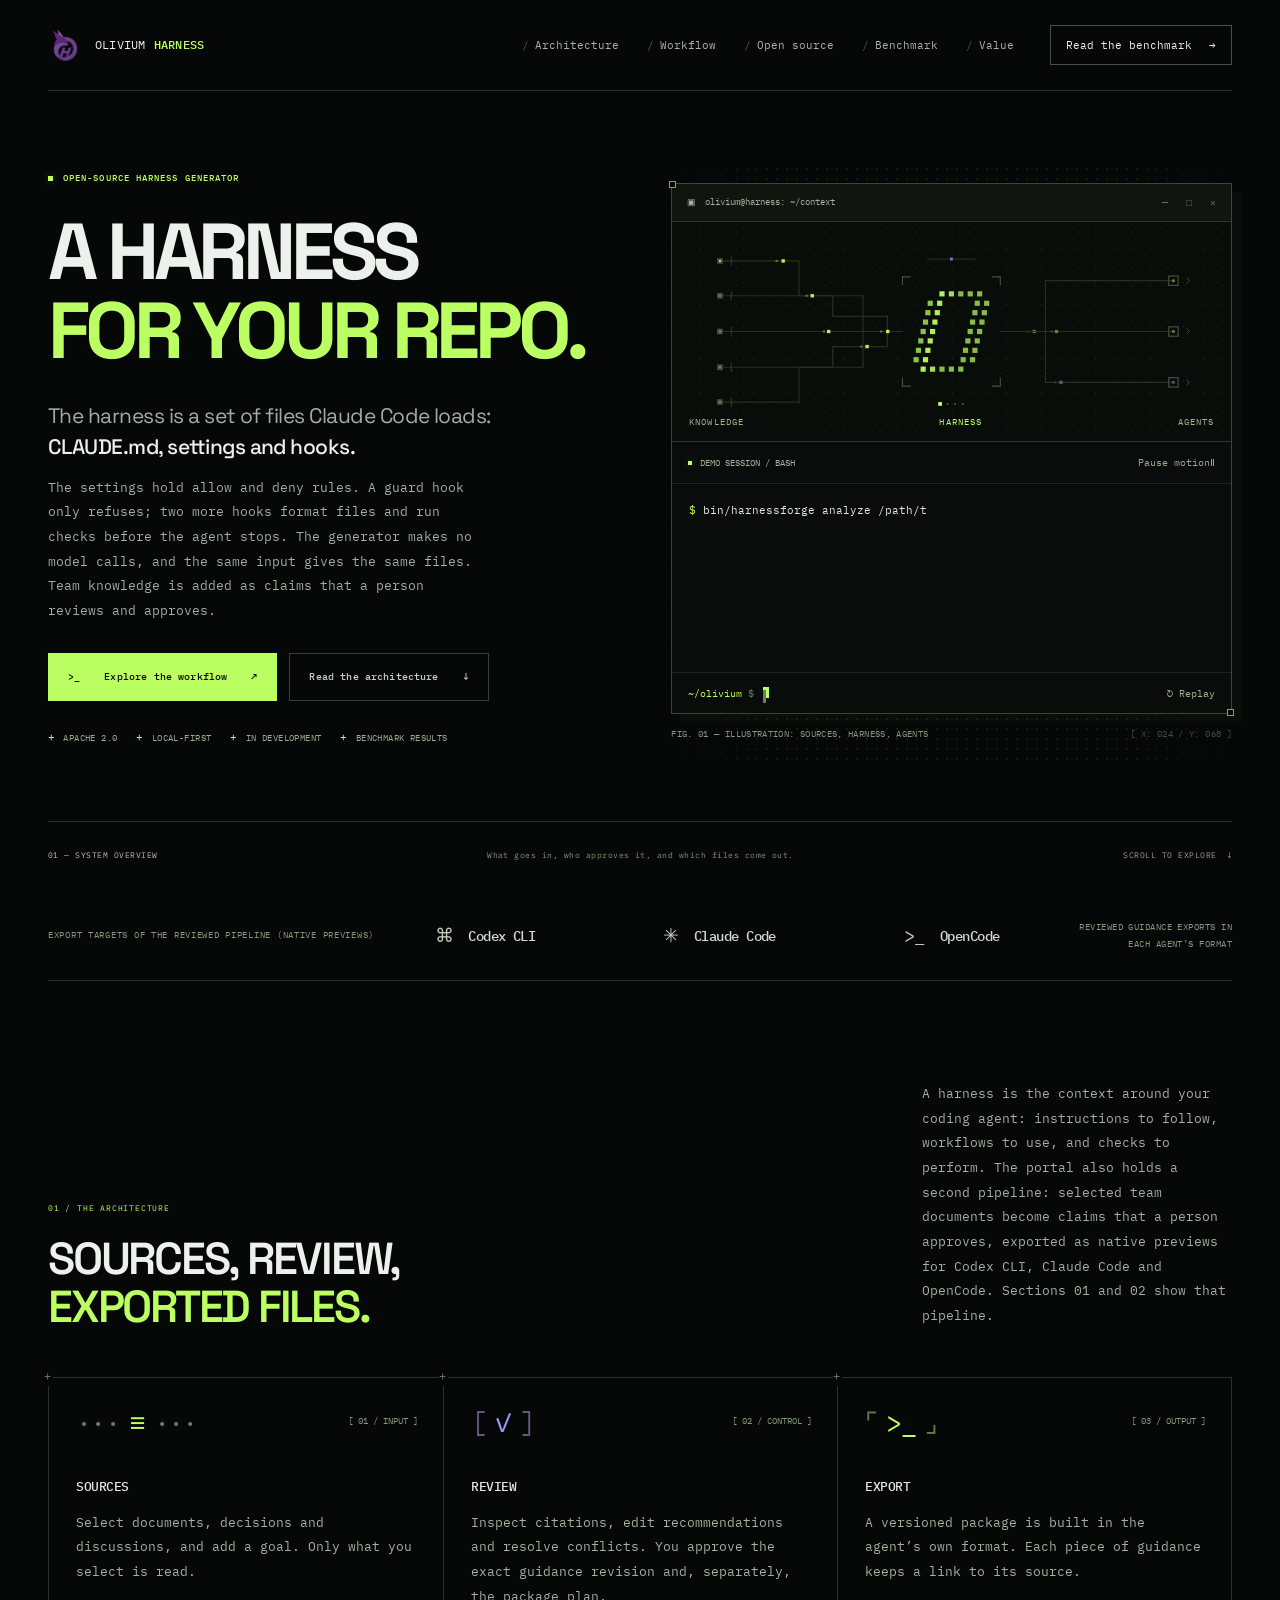
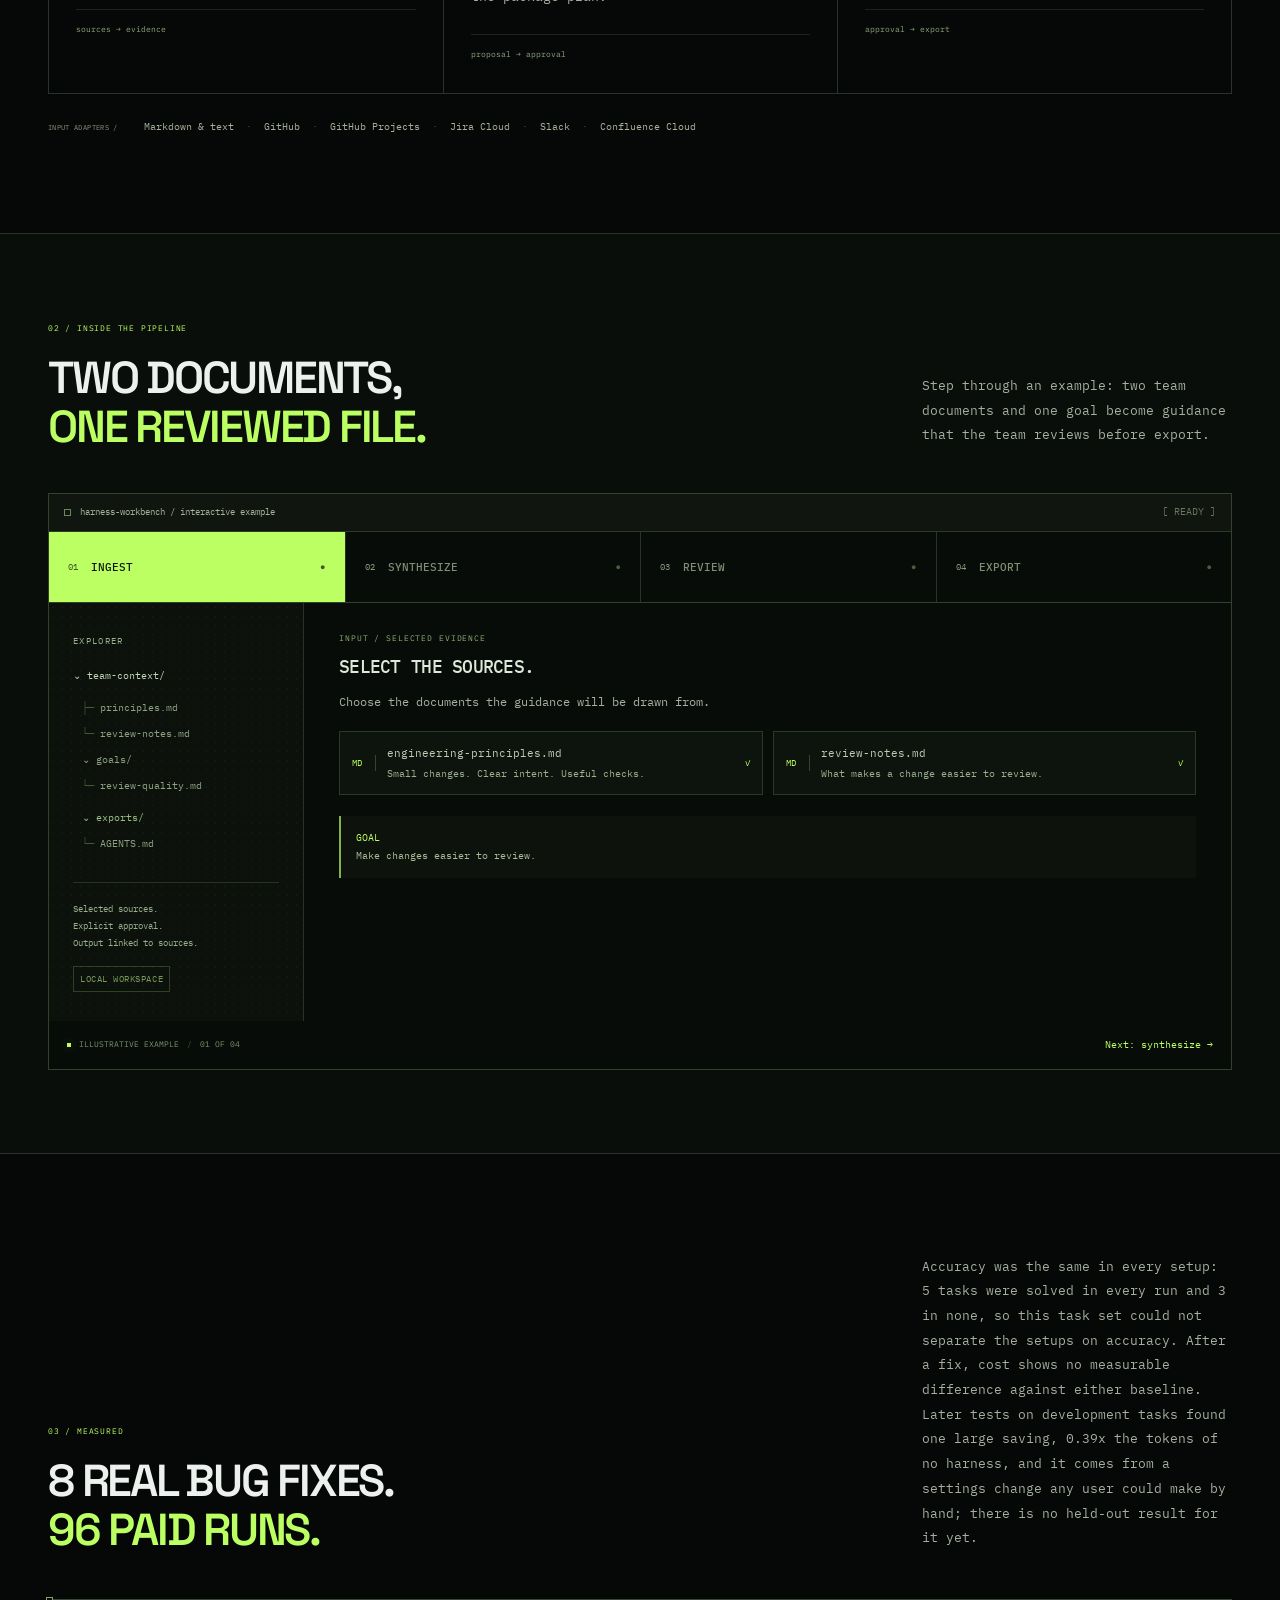
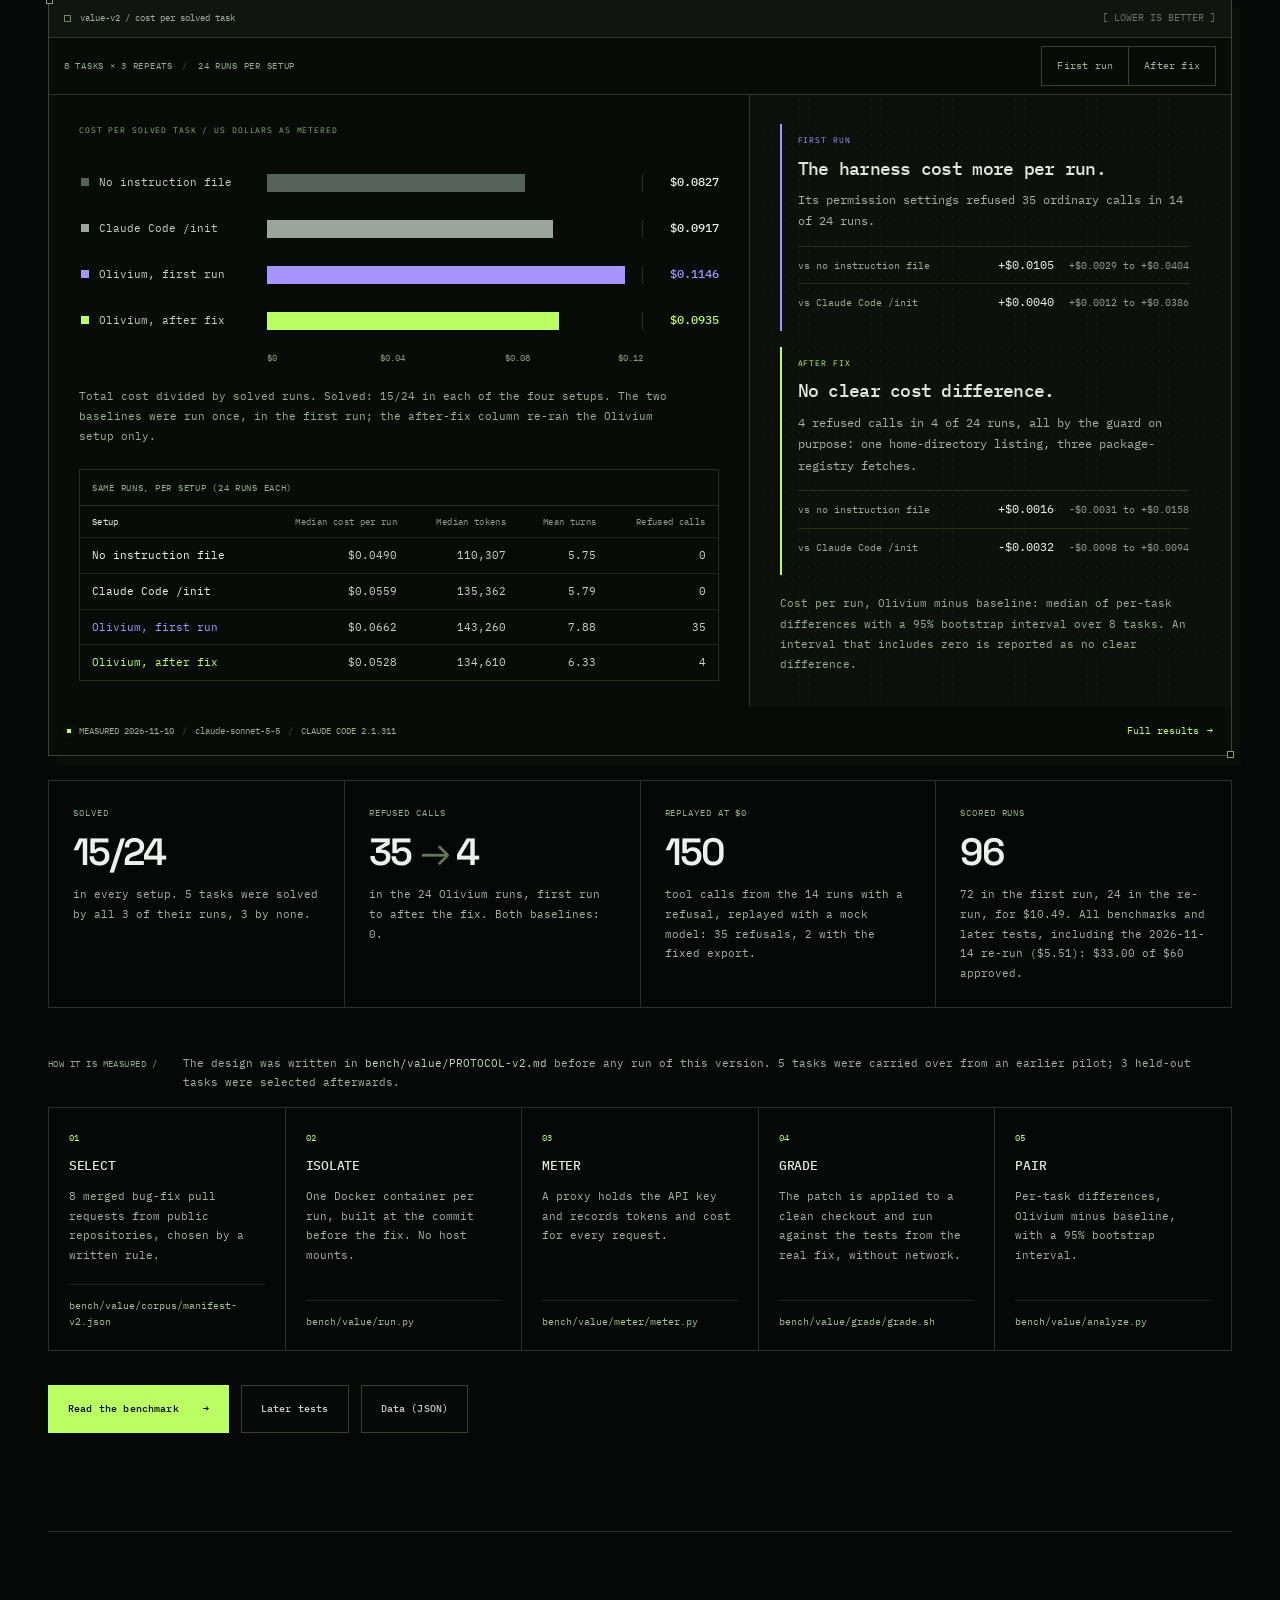
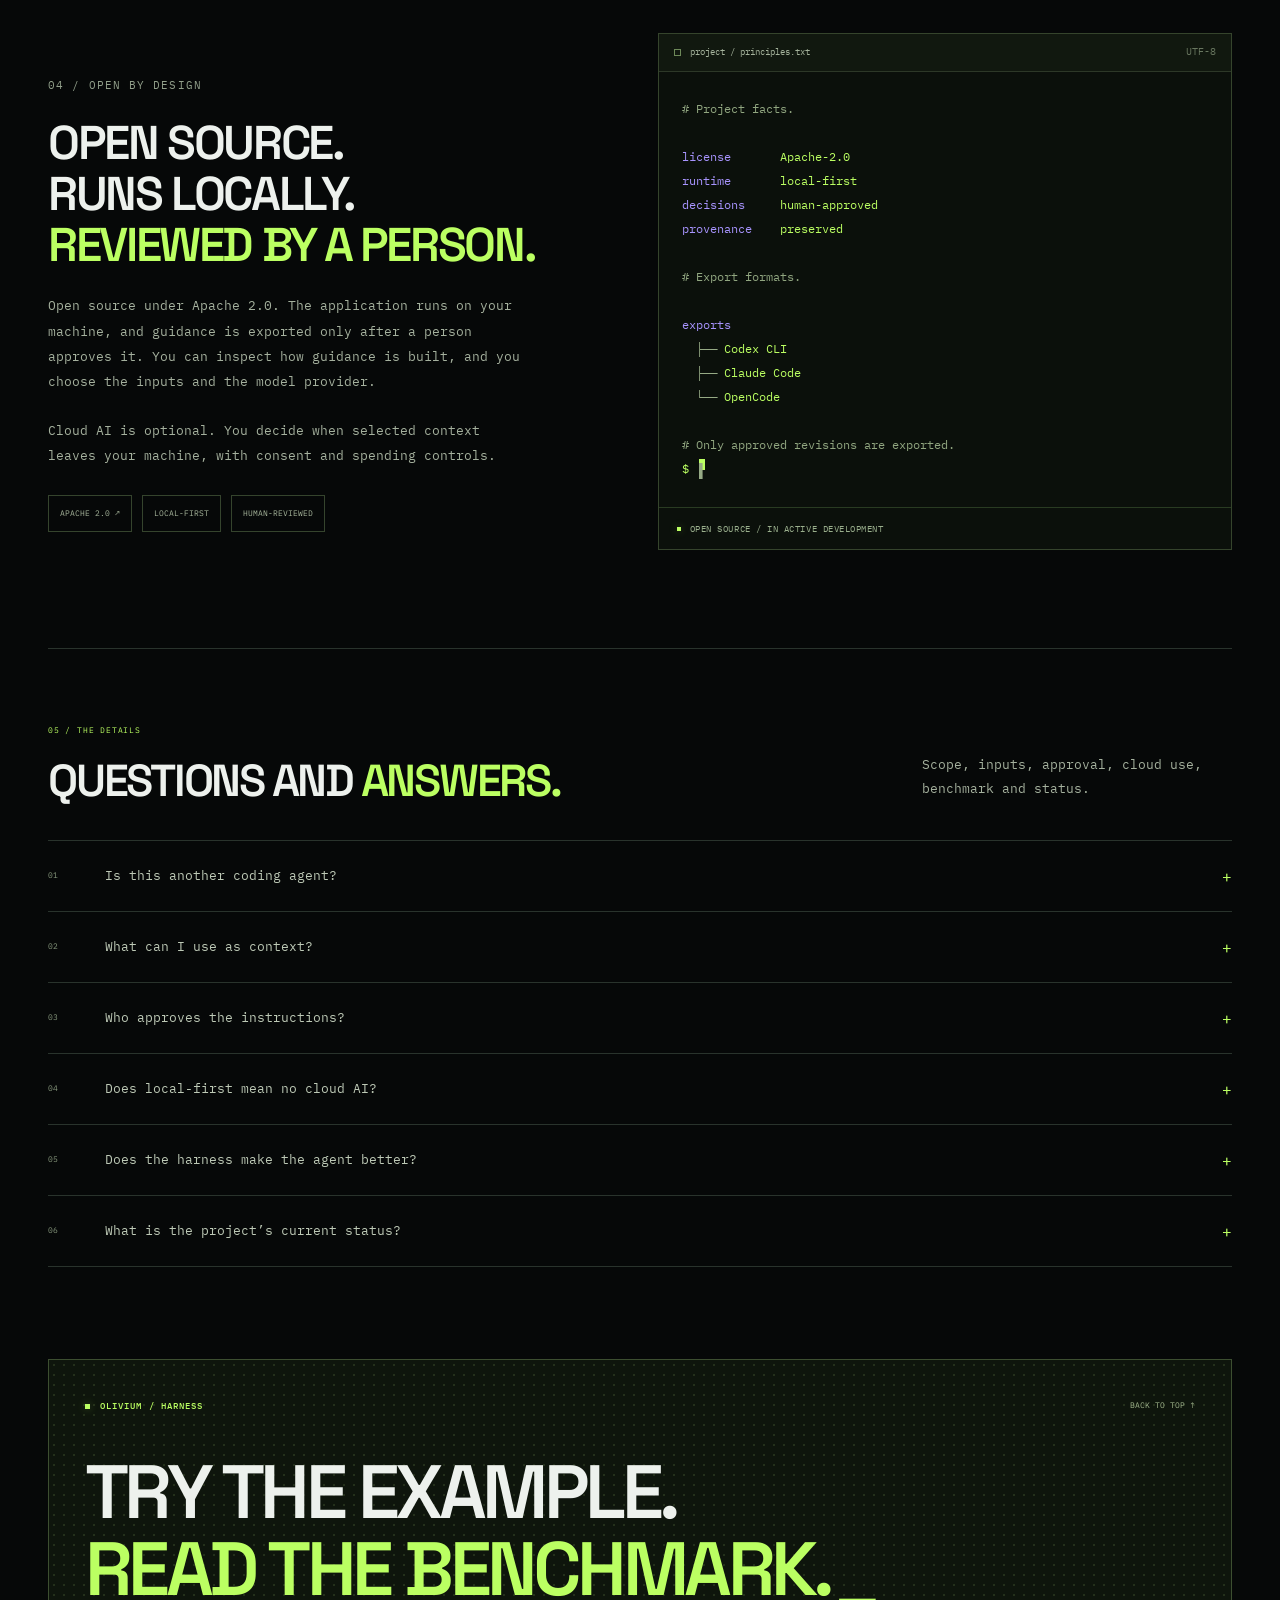
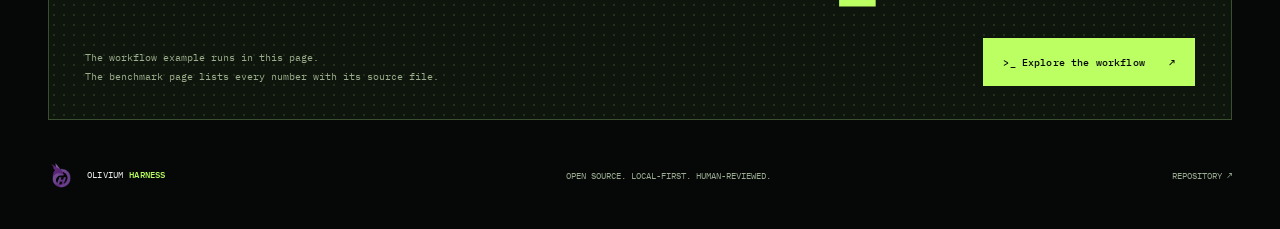
==== commit 634176be: "site: add benchmark and value pages Add the benchmark page (benchmark.html, benchmark.css, benchmark" ====
--- a/index.html
+++ b/index.html
@@ -4,14 +4,14 @@
   <meta charset="utf-8">
   <meta name="viewport" content="width=device-width, initial-scale=1">
   <meta name="theme-color" content="#060808">
-  <title>Olivium Harness — Context in. Capability out.</title>
-  <meta name="description" content="The open-source context layer for coding agents. Turn company knowledge into reviewed instructions, workflows, and checks. Apache 2.0. Local-first.">
-  <meta property="og:title" content="Olivium Harness — Context in. Capability out.">
-  <meta property="og:description" content="Open source. Local-first. Your knowledge, built into your agent’s workflow.">
+  <title>Olivium Harness: a Claude Code harness written from a git repository</title>
+  <meta name="description" content="Olivium Harness reads a git repository and writes a Claude Code harness: CLAUDE.md, settings with allow and deny rules, a guard hook that only refuses, and format and before-stop hooks. No model calls. Apache 2.0.">
+  <meta property="og:title" content="Olivium Harness: a Claude Code harness written from a git repository">
+  <meta property="og:description" content="Reads a git repository and writes CLAUDE.md, settings and hooks for Claude Code. No model calls; the same input gives the same files. Open source, runs locally.">
   <meta property="og:type" content="website">
-  <link rel="canonical" href="https://harness.olivium.space/">
-  <meta property="og:url" content="https://harness.olivium.space/">
-  <meta property="og:image" content="https://harness.olivium.space/assets/olivium-harness.png">
+  <link rel="canonical" href="https://oudaykhaled.github.io/olivium-harness-site/">
+  <meta property="og:url" content="https://oudaykhaled.github.io/olivium-harness-site/">
+  <meta property="og:image" content="https://oudaykhaled.github.io/olivium-harness-site/assets/olivium-harness.png">
   <link rel="icon" type="image/png" href="assets/olivium-harness.png">
   <link rel="stylesheet" href="styles.css">
   <script src="motion.js" defer></script>
@@ -21,81 +21,149 @@
   <a class="skip-link" href="#main">Skip to content</a>
   <header class="site-header shell">
     <a class="brand" href="#top" aria-label="Olivium Harness home"><img src="assets/olivium-harness.png" alt="" width="38" height="42"><span class="brand-text">OLIVIUM<strong>HARNESS</strong></span></a>
-    <nav class="main-nav" aria-label="Main navigation"><a href="#architecture">Architecture</a><a href="#workflow">Workflow</a><a href="#open-source">Open source</a></nav>
-    <a class="header-cta" href="#workflow">Explore the workflow <span aria-hidden="true">↗</span></a>
+    <nav class="main-nav" aria-label="Main navigation"><a href="#architecture">Architecture</a><a href="#workflow">Workflow</a><a href="#open-source">Open source</a><a href="benchmark.html">Benchmark</a><a href="value.html">Value</a></nav>
+    <a class="header-cta" href="benchmark.html">Read the benchmark <span aria-hidden="true">→</span></a>
   </header>
   <main id="main">
     <section class="hero shell" id="top" aria-labelledby="hero-title">
       <div class="hero-copy">
-        <p class="eyebrow"><span class="live-dot" aria-hidden="true"></span> OPEN-SOURCE AGENT CONTEXT ENGINE</p>
-        <h1 id="hero-title">CONTEXT IN.<br><span>CAPABILITY<br>OUT.</span></h1>
-        <p class="hero-description">Your agent can write code.<br>Give it <strong>your way of building.</strong></p>
-        <p class="hero-support">Turn company knowledge into reviewed instructions, workflows, and checks. One harness. Your engineering DNA.</p>
+        <p class="eyebrow"><span class="live-dot" aria-hidden="true"></span> OPEN-SOURCE HARNESS GENERATOR</p>
+        <h1 id="hero-title">A HARNESS<br><span>FOR YOUR REPO.</span></h1>
+        <p class="hero-description">The harness is a set of files Claude Code loads: <strong>CLAUDE.md, settings and hooks.</strong></p>
+        <p class="hero-support">The settings hold allow and deny rules. A guard hook only refuses; two more hooks format files and run checks before the agent stops. The generator makes no model calls, and the same input gives the same files. Team knowledge is added as claims that a person reviews and approves.</p>
         <div class="hero-actions"><a class="btn btn-primary" href="#workflow"><span aria-hidden="true">&gt;_</span> Explore the workflow <span aria-hidden="true">↗</span></a><a class="btn btn-ghost" href="#architecture">Read the architecture <span aria-hidden="true">↓</span></a></div>
-        <div class="hero-meta"><a href="https://www.apache.org/licenses/LICENSE-2.0" target="_blank" rel="noopener noreferrer">APACHE 2.0 <span class="sr-only">license (opens in a new tab)</span></a><span>LOCAL-FIRST</span><span>IN DEVELOPMENT</span></div>
+        <div class="hero-meta"><a href="https://www.apache.org/licenses/LICENSE-2.0" target="_blank" rel="noopener noreferrer">APACHE 2.0 <span class="sr-only">license (opens in a new tab)</span></a><span>LOCAL-FIRST</span><span>IN DEVELOPMENT</span><a href="benchmark.html">BENCHMARK RESULTS</a></div>
       </div>
       <div class="hero-visual">
         <div class="machine-window">
           <div class="window-bar"><span class="window-title"><span aria-hidden="true">▣</span> olivium@harness: ~/context</span><span class="window-controls" aria-hidden="true">— &nbsp; □ &nbsp; ×</span></div>
-          <div class="signal-field"><canvas id="signal-canvas" aria-hidden="true"></canvas><div class="signal-labels" aria-hidden="true"><span>KNOWLEDGE</span><span>HARNESS</span><span>AGENTS</span></div><span class="sr-only">An animated dot matrix gathers knowledge into an italic O monogram and routes it to three coding agents.</span></div>
+          <div class="signal-field"><canvas id="signal-canvas" aria-hidden="true"></canvas><div class="signal-labels" aria-hidden="true"><span>KNOWLEDGE</span><span>HARNESS</span><span>AGENTS</span></div><span class="sr-only">An animated dot matrix gathers knowledge into an italic O monogram and routes it to three coding agents. Illustration only.</span></div>
           <div class="terminal"><div class="terminal-toolbar"><span><span class="live-dot" aria-hidden="true"></span> DEMO SESSION / BASH</span><button id="motion-toggle" type="button" aria-pressed="false">Pause motion <span aria-hidden="true">Ⅱ</span></button></div>
             <div class="terminal-log" id="hero-log" aria-label="Animated example session" role="img"></div>
             <div class="terminal-command"><span><span class="prompt">~/olivium</span> $ <span class="cursor" aria-hidden="true">▌</span></span><button id="replay-terminal" type="button">↻ Replay</button></div>
           </div>
         </div>
-        <div class="visual-caption"><span>FIG. 01 — FROM KNOWLEDGE TO EXECUTION CONTEXT</span><span class="visual-coordinate" aria-hidden="true">[ X: 024 / Y: 068 ]</span></div>
+        <div class="visual-caption"><span>FIG. 01 — ILLUSTRATION: SOURCES, HARNESS, AGENTS</span><span class="visual-coordinate" aria-hidden="true">[ X: 024 / Y: 068 ]</span></div>
       </div>
     </section>
-    <div class="hero-bottom shell"><span>01 — SYSTEM OVERVIEW</span><p>Built around your team. Packaged for your agent.</p><a href="#architecture" aria-label="Scroll to architecture">SCROLL TO EXPLORE <span aria-hidden="true">↓</span></a></div>
-    <div class="runtime-strip shell"><span class="label">NATIVE EXPORT TARGETS</span><div class="runtime-names"><span><i aria-hidden="true">⌘</i> Codex CLI</span><span><i aria-hidden="true">✳</i> Claude Code</span><span><i aria-hidden="true">&gt;_</i> OpenCode</span></div><span class="runtime-note">ONE CONTEXT LAYER. YOUR CHOICE OF AGENT.</span></div>
+    <div class="hero-bottom shell"><span>01 — SYSTEM OVERVIEW</span><p>What goes in, who approves it, and which files come out.</p><a href="#architecture" aria-label="Scroll to architecture">SCROLL TO EXPLORE <span aria-hidden="true">↓</span></a></div>
+    <div class="runtime-strip shell"><span class="label">EXPORT TARGETS OF THE REVIEWED PIPELINE (NATIVE PREVIEWS)</span><div class="runtime-names"><span><i aria-hidden="true">⌘</i> Codex CLI</span><span><i aria-hidden="true">✳</i> Claude Code</span><span><i aria-hidden="true">&gt;_</i> OpenCode</span></div><span class="runtime-note">REVIEWED GUIDANCE EXPORTS IN EACH AGENT’S FORMAT</span></div>
 
     <section class="section shell" id="architecture" aria-labelledby="architecture-title">
-      <div class="section-top"><div><p class="section-index">01 / THE ARCHITECTURE</p><h2 id="architecture-title">TURN WHAT YOU KNOW<br>INTO <span>HOW IT WORKS.</span></h2></div><p>A harness is the context around your coding agent: instructions to follow, workflows to use, and checks to perform.</p></div>
+      <div class="section-top"><div><p class="section-index">01 / THE ARCHITECTURE</p><h2 id="architecture-title">SOURCES, REVIEW,<br><span>EXPORTED FILES.</span></h2></div><p>A harness is the context around your coding agent: instructions to follow, workflows to use, and checks to perform. The portal also holds a second pipeline: selected team documents become claims that a person approves, exported as native previews for Codex CLI, Claude Code and OpenCode. Sections 01 and 02 show that pipeline.</p></div>
       <div class="architecture-grid">
-        <article class="arch-cell"><div class="arch-symbol" aria-hidden="true"><span>···</span><b>≡</b><span>···</span></div><span class="arch-index">[ 01 / INPUT ]</span><h3>YOUR KNOWLEDGE</h3><p>Select documents, decisions, and discussions. Add a goal. Start with the context that matters to your team.</p><span class="code-tag">sources → evidence</span></article>
-        <article class="arch-cell"><div class="arch-symbol" aria-hidden="true"><span>[</span><b>✓</b><span>]</span></div><span class="arch-index">[ 02 / CONTROL ]</span><h3>YOUR JUDGMENT</h3><p>Inspect citations. Edit recommendations. Resolve conflicts. Approve the exact guidance and package plan.</p><span class="code-tag">proposal → approval</span></article>
-        <article class="arch-cell"><div class="arch-symbol" aria-hidden="true"><span>⌜</span><b>&gt;_</b><span>⌟</span></div><span class="arch-index">[ 03 / OUTPUT ]</span><h3>YOUR HARNESS</h3><p>Build a versioned package for your agent’s native format. Keep the connection between the guidance and its source.</p><span class="code-tag">context → capability</span></article>
+        <article class="arch-cell"><div class="arch-symbol" aria-hidden="true"><span>···</span><b>≡</b><span>···</span></div><span class="arch-index">[ 01 / INPUT ]</span><h3>SOURCES</h3><p>Select documents, decisions and discussions, and add a goal. Only what you select is read.</p><span class="code-tag">sources → evidence</span></article>
+        <article class="arch-cell"><div class="arch-symbol" aria-hidden="true"><span>[</span><b>✓</b><span>]</span></div><span class="arch-index">[ 02 / CONTROL ]</span><h3>REVIEW</h3><p>Inspect citations, edit recommendations and resolve conflicts. You approve the exact guidance revision and, separately, the package plan.</p><span class="code-tag">proposal → approval</span></article>
+        <article class="arch-cell"><div class="arch-symbol" aria-hidden="true"><span>⌜</span><b>&gt;_</b><span>⌟</span></div><span class="arch-index">[ 03 / OUTPUT ]</span><h3>EXPORT</h3><p>A versioned package is built in the agent’s own format. Each piece of guidance keeps a link to its source.</p><span class="code-tag">approval → export</span></article>
       </div>
       <div class="context-sources"><span>INPUT ADAPTERS /</span><p>Markdown & text <i>·</i> GitHub <i>·</i> GitHub Projects <i>·</i> Jira Cloud <i>·</i> Slack <i>·</i> Confluence Cloud</p></div>
     </section>
 
     <section class="pipeline-section" id="workflow" aria-labelledby="workflow-title"><div class="shell">
-      <div class="section-top"><div><p class="section-index">02 / INSIDE THE PIPELINE</p><h2 id="workflow-title">TRACE THE INPUT.<br><span>OWN THE OUTPUT.</span></h2></div><p>Step through an example. Two team documents. One goal. Guidance your team can review.</p></div>
+      <div class="section-top"><div><p class="section-index">02 / INSIDE THE PIPELINE</p><h2 id="workflow-title">TWO DOCUMENTS,<br><span>ONE REVIEWED FILE.</span></h2></div><p>Step through an example: two team documents and one goal become guidance that the team reviews before export.</p></div>
       <div class="pipeline-console"><div class="window-bar"><span class="window-title">harness-workbench / interactive example</span><span class="window-controls" aria-hidden="true">[ READY ]</span></div>
         <div class="pipeline-tabs" role="group" aria-label="Workflow stages"><button class="step active" data-step="0" aria-pressed="true" aria-controls="demo-panel"><span class="step-index">01</span><span class="step-label">INGEST</span><span class="step-status" aria-hidden="true">●</span></button><button class="step" data-step="1" aria-pressed="false" aria-controls="demo-panel"><span class="step-index">02</span><span class="step-label">SYNTHESIZE</span><span class="step-status" aria-hidden="true">●</span></button><button class="step" data-step="2" aria-pressed="false" aria-controls="demo-panel"><span class="step-index">03</span><span class="step-label">REVIEW</span><span class="step-status" aria-hidden="true">●</span></button><button class="step" data-step="3" aria-pressed="false" aria-controls="demo-panel"><span class="step-index">04</span><span class="step-label">EXPORT</span><span class="step-status" aria-hidden="true">●</span></button></div>
-        <div class="pipeline-body"><aside class="pipeline-sidebar" aria-label="Example workspace"><p class="sidebar-title">EXPLORER</p><div class="file-tree"><div class="tree-item">⌄ team-context/</div><div class="tree-item tree-indent"><span>├─</span> principles.md</div><div class="tree-item tree-indent"><span>└─</span> review-notes.md</div><div class="tree-item">⌄ goals/</div><div class="tree-item tree-indent"><span>└─</span> review-quality.md</div><div class="tree-item tree-export">⌄ exports/</div><div class="tree-item tree-indent" id="tree-output"><span>└─</span> AGENTS.md</div></div><p class="sidebar-note">Selected evidence.<br>Explicit approval.<br>Traceable output.</p><span class="sidebar-badge">LOCAL WORKSPACE</span></aside><div class="pipeline-detail" id="demo-panel" role="region" aria-label="Workflow example" aria-live="polite"></div></div>
+        <div class="pipeline-body"><aside class="pipeline-sidebar" aria-label="Example workspace"><p class="sidebar-title">EXPLORER</p><div class="file-tree"><div class="tree-item">⌄ team-context/</div><div class="tree-item tree-indent"><span aria-hidden="true">├─</span> principles.md</div><div class="tree-item tree-indent"><span aria-hidden="true">└─</span> review-notes.md</div><div class="tree-item">⌄ goals/</div><div class="tree-item tree-indent"><span aria-hidden="true">└─</span> review-quality.md</div><div class="tree-item tree-export">⌄ exports/</div><div class="tree-item tree-indent" id="tree-output"><span>└─</span> AGENTS.md</div></div><p class="sidebar-note">Selected sources.<br>Explicit approval.<br>Output linked to sources.</p><span class="sidebar-badge">LOCAL WORKSPACE</span></aside><div class="pipeline-detail" id="demo-panel" role="region" aria-label="Workflow example" aria-live="polite"></div></div>
         <div class="console-footer"><span><span class="live-dot" aria-hidden="true"></span> ILLUSTRATIVE EXAMPLE <i aria-hidden="true">/</i> <span id="stage-count">01 OF 04</span></span><button id="next-step" type="button">Next: synthesize <span aria-hidden="true">→</span></button></div>
       </div>
     </div></section>
 
-    <section class="section shell" id="open-source" aria-labelledby="opensource-title"><div class="opensource-layout"><div class="opensource-copy"><p class="section-index">03 / OPEN BY DESIGN</p><h2 id="opensource-title">YOUR CONTEXT.<br>YOUR MACHINE.<br><span>YOUR RULES.</span></h2><p>Open source under Apache 2.0. A local-first application with human review at its core. Inspect how guidance is built, keep control of your inputs, and choose your model provider.</p><p>Cloud AI is optional. You decide when selected context leaves your machine, with consent and spending controls.</p><div class="license-tags"><a href="https://www.apache.org/licenses/LICENSE-2.0" target="_blank" rel="noopener noreferrer">APACHE 2.0 ↗<span class="sr-only"> (opens in a new tab)</span></a><span>LOCAL-FIRST</span><span>HUMAN-REVIEWED</span></div></div><div class="source-window"><div class="window-bar"><span class="window-title">project / principles.txt</span><span class="window-controls" aria-hidden="true">UTF-8</span></div><pre class="source-code"><span class="code-comment"># Built for ownership.</span>
+    <section class="section shell bench-section" id="benchmark" aria-labelledby="benchmark-title">
+      <div class="section-top"><div><p class="section-index">03 / MEASURED</p><h2 id="benchmark-title">8 REAL BUG FIXES.<br><span>96 PAID RUNS.</span></h2></div><p>Accuracy was the same in every setup: 5 tasks were solved in every run and 3 in none, so this task set could not separate the setups on accuracy. After a fix, cost shows no measurable difference against either baseline. Later tests on development tasks found one large saving, 0.39x the tokens of no harness, and it comes from a settings change any user could make by hand; there is no held-out result for it yet.</p></div>
+      <div class="machine-window bench-window" id="bench-chart">
+        <div class="window-bar"><span class="window-title">value-v2 / cost per solved task</span><span class="window-controls" aria-hidden="true">[ LOWER IS BETTER ]</span></div>
+        <div class="bench-toolbar"><span>8 TASKS × 3 REPEATS <i aria-hidden="true">/</i> 24 RUNS PER SETUP</span><div class="bench-toggle" id="bench-toggle" role="group" aria-label="Olivium run to highlight" hidden><button type="button" data-run="first" aria-pressed="false">First run</button><button type="button" data-run="after" aria-pressed="false">After fix</button></div></div>
+        <div class="bench-body">
+          <div class="bench-plot">
+            <p class="panel-kicker">COST PER SOLVED TASK / US DOLLARS AS METERED</p>
+            <ul class="bench-bars">
+              <li class="bench-bar" data-setup="none"><span class="bench-label"><i class="bench-key" aria-hidden="true"></i>No instruction file</span><span class="bench-track" aria-hidden="true"><span class="bench-fill" style="width:68.9%"></span></span><span class="bench-value">$0.0827</span></li>
+              <li class="bench-bar" data-setup="generic"><span class="bench-label"><i class="bench-key" aria-hidden="true"></i>Claude Code /init</span><span class="bench-track" aria-hidden="true"><span class="bench-fill" style="width:76.4%"></span></span><span class="bench-value">$0.0917</span></li>
+              <li class="bench-bar" data-setup="first"><span class="bench-label"><i class="bench-key" aria-hidden="true"></i>Olivium, first run</span><span class="bench-track" aria-hidden="true"><span class="bench-fill" style="width:95.5%"></span></span><span class="bench-value">$0.1146</span></li>
+              <li class="bench-bar" data-setup="after"><span class="bench-label"><i class="bench-key" aria-hidden="true"></i>Olivium, after fix</span><span class="bench-track" aria-hidden="true"><span class="bench-fill" style="width:77.9%"></span></span><span class="bench-value">$0.0935</span></li>
+            </ul>
+            <div class="bench-axis" aria-hidden="true"><span></span><div><span>$0</span><span>$0.04</span><span>$0.08</span><span>$0.12</span></div><span></span></div>
+            <p class="panel-note">Total cost divided by solved runs. Solved: 15/24 in each of the four setups. The two baselines were run once, in the first run; the after-fix column re-ran the Olivium setup only.</p>
+            <p class="bench-scroll-hint">The table scrolls sideways.</p>
+            <div class="bench-table-wrap" tabindex="0" role="region" aria-label="Per-setup results table">
+              <table class="bench-table">
+                <caption>Same runs, per setup (24 runs each)</caption>
+                <thead><tr><th scope="col">Setup</th><th scope="col">Median cost per run</th><th scope="col">Median tokens</th><th scope="col">Mean turns</th><th scope="col">Refused calls</th></tr></thead>
+                <tbody>
+                  <tr data-setup="none"><th scope="row">No instruction file</th><td>$0.0490</td><td>110,307</td><td>5.75</td><td>0</td></tr>
+                  <tr data-setup="generic"><th scope="row">Claude Code /init</th><td>$0.0559</td><td>135,362</td><td>5.79</td><td>0</td></tr>
+                  <tr data-setup="first"><th scope="row">Olivium, first run</th><td>$0.0662</td><td>143,260</td><td>7.88</td><td>35</td></tr>
+                  <tr data-setup="after"><th scope="row">Olivium, after fix</th><td>$0.0528</td><td>134,610</td><td>6.33</td><td>4</td></tr>
+                </tbody>
+              </table>
+            </div>
+          </div>
+          <div class="bench-verdicts" id="bench-verdicts">
+            <div class="bench-verdict" data-run="first">
+              <p class="panel-kicker">FIRST RUN</p>
+              <h3 class="panel-title">The harness cost more per run.</h3>
+              <p class="bench-line">Its permission settings refused 35 ordinary calls in 14 of 24 runs.</p>
+              <dl class="bench-delta"><div><dt>vs no instruction file</dt><dd>+$0.0105 <small>+$0.0029 to +$0.0404</small></dd></div><div><dt>vs Claude Code /init</dt><dd>+$0.0040 <small>+$0.0012 to +$0.0386</small></dd></div></dl>
+            </div>
+            <div class="bench-verdict" data-run="after">
+              <p class="panel-kicker">AFTER FIX</p>
+              <h3 class="panel-title">No clear cost difference.</h3>
+              <p class="bench-line">4 refused calls in 4 of 24 runs, all by the guard on purpose: one home-directory listing, three package-registry fetches.</p>
+              <dl class="bench-delta"><div><dt>vs no instruction file</dt><dd>+$0.0016 <small>-$0.0031 to +$0.0158</small></dd></div><div><dt>vs Claude Code /init</dt><dd>-$0.0032 <small>-$0.0098 to +$0.0094</small></dd></div></dl>
+            </div>
+            <p class="panel-note">Cost per run, Olivium minus baseline: median of per-task differences with a 95% bootstrap interval over 8 tasks. An interval that includes zero is reported as no clear difference.</p>
+          </div>
+        </div>
+        <div class="console-footer"><span><span class="live-dot" aria-hidden="true"></span> MEASURED 2026-11-10 <i aria-hidden="true">/</i> claude-sonnet-5-5 <i aria-hidden="true">/</i> CLAUDE CODE 2.1.311</span><a href="benchmark.html#results">Full results <span aria-hidden="true">→</span></a></div>
+      </div>
+      <dl class="bench-stats">
+        <div><dt>SOLVED</dt><dd><span class="bench-num">15/24</span><span class="bench-note">in every setup. 5 tasks were solved by all 3 of their runs, 3 by none.</span></dd></div>
+        <div><dt>REFUSED CALLS</dt><dd><span class="bench-num">35 <i aria-hidden="true">→</i><span class="sr-only">to</span> 4</span><span class="bench-note">in the 24 Olivium runs, first run to after the fix. Both baselines: 0.</span></dd></div>
+        <div><dt>REPLAYED AT $0</dt><dd><span class="bench-num">150</span><span class="bench-note">tool calls from the 14 runs with a refusal, replayed with a mock model: 35 refusals, 2 with the fixed export.</span></dd></div>
+        <div><dt>SCORED RUNS</dt><dd><span class="bench-num">96</span><span class="bench-note">72 in the first run, 24 in the re-run, for $10.49. All benchmarks and later tests, including the 2026-11-14 re-run ($5.51): $33.00 of $60 approved.</span></dd></div>
+      </dl>
+      <div class="bench-method">
+        <div class="context-sources"><span>HOW IT IS MEASURED /</span><p>The design was written in <code>bench/value/PROTOCOL-v2.md</code> before any run of this version. 5 tasks were carried over from an earlier pilot; 3 held-out tasks were selected afterwards.</p></div>
+        <ol class="bench-steps">
+          <li><span class="bench-step-index">01</span><h3>SELECT</h3><p>8 merged bug-fix pull requests from public repositories, chosen by a written rule.</p><code class="code-tag">bench/value/corpus/manifest-v2.json</code></li>
+          <li><span class="bench-step-index">02</span><h3>ISOLATE</h3><p>One Docker container per run, built at the commit before the fix. No host mounts.</p><code class="code-tag">bench/value/run.py</code></li>
+          <li><span class="bench-step-index">03</span><h3>METER</h3><p>A proxy holds the API key and records tokens and cost for every request.</p><code class="code-tag">bench/value/meter/meter.py</code></li>
+          <li><span class="bench-step-index">04</span><h3>GRADE</h3><p>The patch is applied to a clean checkout and run against the tests from the real fix, without network.</p><code class="code-tag">bench/value/grade/grade.sh</code></li>
+          <li><span class="bench-step-index">05</span><h3>PAIR</h3><p>Per-task differences, Olivium minus baseline, with a 95% bootstrap interval.</p><code class="code-tag">bench/value/analyze.py</code></li>
+        </ol>
+      </div>
+      <div class="hero-actions bench-actions"><a class="btn btn-primary" href="benchmark.html">Read the benchmark <span aria-hidden="true">→</span></a><a class="btn btn-ghost" href="benchmark.html#later-tests">Later tests</a><a class="btn btn-ghost" href="assets/bench/data.json">Data (JSON)</a></div>
+    </section>
+
+    <section class="section shell" id="open-source" aria-labelledby="opensource-title"><div class="opensource-layout"><div class="opensource-copy"><p class="section-index">04 / OPEN BY DESIGN</p><h2 id="opensource-title">OPEN SOURCE.<br>RUNS LOCALLY.<br><span>REVIEWED BY A PERSON.</span></h2><p>Open source under Apache 2.0. The application runs on your machine, and guidance is exported only after a person approves it. You can inspect how guidance is built, and you choose the inputs and the model provider.</p><p>Cloud AI is optional. You decide when selected context leaves your machine, with consent and spending controls.</p><div class="license-tags"><a href="https://www.apache.org/licenses/LICENSE-2.0" target="_blank" rel="noopener noreferrer">APACHE 2.0 ↗<span class="sr-only"> (opens in a new tab)</span></a><span>LOCAL-FIRST</span><span>HUMAN-REVIEWED</span></div></div><div class="source-window"><div class="window-bar"><span class="window-title">project / principles.txt</span><span class="window-controls" aria-hidden="true">UTF-8</span></div><pre class="source-code"><span class="code-comment"># Project facts.</span>
 
 <span class="code-key">license</span>       <span class="code-value">Apache-2.0</span>
 <span class="code-key">runtime</span>       <span class="code-value">local-first</span>
 <span class="code-key">decisions</span>     <span class="code-value">human-approved</span>
 <span class="code-key">provenance</span>    <span class="code-value">preserved</span>
 
-<span class="code-comment"># Bring your preferred agent.</span>
+<span class="code-comment"># Export formats.</span>
 
 <span class="code-key">exports</span>
   ├── <span class="code-value">Codex CLI</span>
   ├── <span class="code-value">Claude Code</span>
   └── <span class="code-value">OpenCode</span>
 
-<span class="code-comment"># Your standards become the context.</span>
+<span class="code-comment"># Only approved revisions are exported.</span>
 <span class="code-prompt">$</span> <span class="cursor" aria-hidden="true">▌</span></pre><div class="source-footer"><span class="live-dot" aria-hidden="true"></span> OPEN SOURCE / IN ACTIVE DEVELOPMENT</div></div></div></section>
 
-    <section class="faq-section shell" id="faq" aria-labelledby="faq-title"><div class="section-top"><div><p class="section-index">04 / THE DETAILS</p><h2 id="faq-title">READ THE <span>MANUAL.</span></h2></div><p>The things worth knowing before you build.</p></div><div class="faq-list">
-      <details><summary><span class="faq-number">01</span> Is this another coding agent?<span class="faq-plus" aria-hidden="true">+</span></summary><p>Olivium Harness builds the instructions, workflows, and checks around your agent. It exports native packages for Codex CLI, Claude Code, and OpenCode, so your team’s context can travel into the tools you use.</p></details>
-      <details><summary><span class="faq-number">02</span> What can I use as context?<span class="faq-plus" aria-hidden="true">+</span></summary><p>Selected Markdown or text documents; GitHub metadata, issues, pull-request descriptions and reviews; GitHub Projects; Jira Cloud issues; Slack threads; and Confluence Cloud pages. GitHub imports do not currently ingest repository source files. Current cross-source analysis uses two to four selected documents and one saved goal.</p></details>
+    <section class="faq-section shell" id="faq" aria-labelledby="faq-title"><div class="section-top"><div><p class="section-index">05 / THE DETAILS</p><h2 id="faq-title">QUESTIONS AND <span>ANSWERS.</span></h2></div><p>Scope, inputs, approval, cloud use, benchmark and status.</p></div><div class="faq-list">
+      <details><summary><span class="faq-number">01</span> Is this another coding agent?<span class="faq-plus" aria-hidden="true">+</span></summary><p>No. Olivium Harness builds the instructions, settings and checks around your agent. The generator writes a Claude Code harness from a git repository. The reviewed pipeline exports approved guidance as native previews for Codex CLI, Claude Code and OpenCode.</p></details>
+      <details><summary><span class="faq-number">02</span> What can I use as context?<span class="faq-plus" aria-hidden="true">+</span></summary><p>For the generator: a local git repository, its files and history. For the reviewed pipeline: selected Markdown or text documents; GitHub metadata, issues, pull-request descriptions and reviews; GitHub Projects; Jira Cloud issues; Slack threads; and Confluence Cloud pages. GitHub imports in that pipeline do not currently ingest repository source files. Current cross-source analysis uses two to four selected documents and one saved goal.</p></details>
       <details><summary><span class="faq-number">03</span> Who approves the instructions?<span class="faq-plus" aria-hidden="true">+</span></summary><p>You do. Recommendations include supporting evidence for review. You can edit, reject, and resolve conflicts before approving an exact revision. The package plan requires a separate approval before the harness is built.</p></details>
       <details><summary><span class="faq-number">04</span> Does local-first mean no cloud AI?<span class="faq-plus" aria-hidden="true">+</span></summary><p>Cloud AI is optional. If you choose a cloud model provider, selected context can leave your machine with your consent. Provider access and spending are controlled explicitly.</p></details>
-      <details><summary><span class="faq-number">05</span> What is the project’s current status?<span class="faq-plus" aria-hidden="true">+</span></summary><p>Olivium Harness is an open-source tool under Apache 2.0, in active development. The landing-page implementation is proprietary and its source repository is private. The application is a separate project with its own licensing and currently requires repository permission. A public product release is not yet available. The animations on this page are illustrative. Export support is separate from validation of an agent’s live runtime.</p></details>
+      <details><summary><span class="faq-number">05</span> Does the harness make the agent better?<span class="faq-plus" aria-hidden="true">+</span></summary><p>Not measurably, in the one benchmark so far (one model, one agent, a first run and a re-run after a fix). On 8 real bug-fix tasks with claude-sonnet-5-5 and Claude Code 2.1.311, the agent solved 15 of 24 runs with no instruction file, with Claude Code’s <code>/init</code>, and with an Olivium harness. The first run cost more, because the harness’s own permission settings refused 35 ordinary calls. After a fix there is no clear cost difference against either baseline. Eight tasks, one model and one agent can show a direction or a problem; they cannot prove a general effect. <a href="benchmark.html">Read the benchmark</a>.</p></details>
+      <details><summary><span class="faq-number">06</span> What is the project’s current status?<span class="faq-plus" aria-hidden="true">+</span></summary><p>Olivium Harness is an open-source tool under Apache 2.0, in active development. The source is on GitHub, linked in the footer. A public product release is not yet available. The animations on this page are illustrative. Export support is separate from validation of an agent’s live runtime.</p></details>
     </div></section>
 
-    <section class="closing shell"><div class="closing-top"><p class="eyebrow"><span class="live-dot" aria-hidden="true"></span> OLIVIUM / HARNESS</p><a href="#top">BACK TO TOP ↑</a></div><h2>YOUR CONTEXT.<br><span>YOUR CONTROL.</span><span class="closing-cursor" aria-hidden="true">_</span></h2><div class="closing-bottom"><p>Make your engineering knowledge<br>part of the way your agents work.</p><a class="btn btn-primary" href="#workflow" id="restart-example">&gt;_ Explore the workflow <span aria-hidden="true">↗</span></a></div></section>
+    <section class="closing shell"><div class="closing-top"><p class="eyebrow"><span class="live-dot" aria-hidden="true"></span> OLIVIUM / HARNESS</p><a href="#top">BACK TO TOP ↑</a></div><h2>TRY THE EXAMPLE.<br><span>READ THE BENCHMARK.</span><span class="closing-cursor" aria-hidden="true">_</span></h2><div class="closing-bottom"><p>The workflow example runs in this page.<br>The <a href="benchmark.html">benchmark page</a> lists every number with its source file.</p><a class="btn btn-primary" href="#workflow" id="restart-example">&gt;_ Explore the workflow <span aria-hidden="true">↗</span></a></div></section>
   </main>
-  <footer class="site-footer shell"><a class="brand" href="#top"><img src="assets/olivium-harness.png" alt="" width="26" height="30"><span class="brand-text">OLIVIUM<strong>HARNESS</strong></span></a><p>OPEN SOURCE. LOCAL-FIRST. HUMAN-REVIEWED.</p><a href="https://github.com/olivium-dev" target="_blank" rel="noopener noreferrer">OLIVIUM ON GITHUB ↗<span class="sr-only"> (opens in a new tab)</span></a></footer>
+  <footer class="site-footer shell"><a class="brand" href="#top"><img src="assets/olivium-harness.png" alt="" width="26" height="30"><span class="brand-text">OLIVIUM<strong>HARNESS</strong></span></a><p>OPEN SOURCE. LOCAL-FIRST. HUMAN-REVIEWED.</p><a href="https://github.com/oudaykhaled/olivium-harness" target="_blank" rel="noopener noreferrer" >REPOSITORY ↗<span class="sr-only"> (opens in a new tab)</span></a></footer>
   <noscript><p class="noscript-note">Enable JavaScript to explore the animated example. Product information and the manual remain available above.</p></noscript>
 </body>
 </html>
--- a/styles.css
+++ b/styles.css
@@ -482,7 +482,7 @@
 .hero-description { font-family: var(--display); font-size: 21px; line-height: 1.5; letter-spacing: -.025em; }
 .hero-description strong { color: var(--ink); font-weight: 500; }
 .hero-support { max-width: 430px; color: #7f8e7a; font-size: 10px; line-height: 1.9; margin-top: 13px; }
-.hero-meta > a { display: inline-flex; align-items: center; gap: 8px; }
+.hero-meta > a { display: inline-flex; align-items: center; gap: 8px; min-height: 24px; }
 .hero-meta > a::before { content: '+'; color: var(--green); font-size: 11px; }
 .hero-meta > a:hover { color: var(--green); }
 .window-title:has(> span)::before { display: none; }
@@ -643,3 +643,171 @@
   .console-footer { font-size: 8px; }
 }
 @media(max-width:680px){.file-tree{display:block}.tree-item{padding-left:0}.tree-item.tree-indent{padding-left:12px}}
+
+/* Benchmark section: measured results in the same ruled, framed language. */
+.bench-section { border-bottom: 1px solid var(--line); }
+.bench-window { min-height: 0; margin-top: 45px; }
+.bench-toolbar { display: flex; align-items: center; justify-content: space-between; gap: 14px; flex-wrap: wrap; min-height: 56px; padding: 8px 15px; border-bottom: 1px solid #2d3828; color: #9aad8d; font-size: 9px; letter-spacing: .08em; }
+.bench-toolbar i { font-style: normal; color: #425739; margin-inline: 4px; }
+.bench-toggle { display: flex; border: 1px solid #34452b; }
+.bench-toggle[hidden] { display: none; }
+.bench-toggle button { min-height: 38px; padding: 7px 15px; border: 0; background: transparent; color: #a3b393; font-size: 10px; letter-spacing: .02em; transition: background .15s ease, color .15s ease; }
+.bench-toggle button + button { border-left: 1px solid #34452b; }
+.bench-toggle button:hover { color: var(--ink); background: #ffffff08; }
+.bench-toggle button:focus-visible { outline-offset: 3px; }
+.bench-toggle button[data-run='first'][aria-pressed='true'] { background: var(--purple); color: #0d0a1c; }
+.bench-toggle button[data-run='after'][aria-pressed='true'] { background: var(--green); color: #10160b; }
+.bench-body { display: grid; grid-template-columns: minmax(0, 1.45fr) minmax(0, 1fr); }
+.bench-plot { min-width: 0; padding: 29px 30px 26px; }
+.bench-bars { list-style: none; margin: 22px 0 0; padding: 0; }
+.bench-bar, .bench-axis { display: grid; grid-template-columns: 172px minmax(0, 1fr) 62px; gap: 14px; align-items: center; }
+.bench-bar { min-height: 46px; padding: 0 10px; margin-inline: -10px; border-left: 2px solid transparent; transition: background .15s ease, border-color .15s ease; }
+.bench-label { display: flex; align-items: center; gap: 10px; color: #c7d0c4; font-size: 11px; line-height: 1.4; }
+.bench-key { flex-shrink: 0; width: 8px; height: 8px; }
+.bench-track { position: relative; display: block; height: 18px; background-image: linear-gradient(90deg, #26301f 1px, transparent 1px); background-size: 33.333% 100%; border-right: 1px solid #26301f; }
+.bench-fill { display: block; height: 100%; transform-origin: left center; transition: background .2s ease, transform .7s cubic-bezier(.2, .7, .2, 1); }
+.bench-value { color: var(--ink); font-size: 12px; font-weight: 500; text-align: right; font-variant-numeric: tabular-nums; }
+.bench-bar[data-setup='none'] .bench-key, .bench-bar[data-setup='none'] .bench-fill { background: #56635a; }
+.bench-bar[data-setup='generic'] .bench-key, .bench-bar[data-setup='generic'] .bench-fill { background: #9aa69c; }
+.bench-bar[data-setup='first'] .bench-key, .bench-bar[data-setup='first'] .bench-fill { background: var(--purple); }
+.bench-bar[data-setup='after'] .bench-key, .bench-bar[data-setup='after'] .bench-fill { background: var(--green); }
+.bench-bar[data-setup='first'] .bench-value { color: var(--purple); }
+.bench-bar[data-setup='after'] .bench-value { color: var(--green); }
+.bench-axis { margin-top: 6px; padding: 0 10px; margin-inline: -10px; border-left: 2px solid transparent; align-items: start; }
+.bench-axis > div { position: relative; height: 16px; color: #8a9a80; font-size: 9px; line-height: 16px; }
+.bench-axis > div span { position: absolute; top: 0; transform: translateX(-50%); white-space: nowrap; }
+.bench-axis > div span:nth-child(1) { left: 0; transform: none; }
+.bench-axis > div span:nth-child(2) { left: 33.333%; }
+.bench-axis > div span:nth-child(3) { left: 66.666%; }
+.bench-axis > div span:nth-child(4) { left: auto; right: 0; transform: none; }
+.bench-plot .panel-note { margin-top: 20px; max-width: 610px; }
+.bench-table-wrap { margin-top: 22px; overflow-x: auto; border: 1px solid #24311f; }
+.bench-table { width: 100%; border-collapse: collapse; font-size: 11px; font-variant-numeric: tabular-nums; }
+.bench-table caption { padding: 10px 12px; color: #9aad8d; font-size: 9px; letter-spacing: .08em; text-align: left; text-transform: uppercase; border-bottom: 1px solid #24311f; }
+.bench-table th, .bench-table td { padding: 8px 12px; border-top: 1px solid #1c251a; text-align: right; white-space: nowrap; }
+.bench-table thead th { color: #929d94; font-size: 9px; font-weight: 400; letter-spacing: .04em; border-top: 0; }
+.bench-table th[scope='row'], .bench-table thead th:first-child { text-align: left; color: var(--ink); font-weight: 400; }
+.bench-table td { color: #c9d1c9; }
+.bench-table tr[data-setup='first'] th[scope='row'] { color: var(--purple); }
+.bench-table tr[data-setup='after'] th[scope='row'] { color: var(--green); }
+.bench-window[data-run='first'] .bench-table tr[data-setup='first'] { background: #a894ff0f; }
+.bench-window[data-run='after'] .bench-table tr[data-setup='after'] { background: #bbff620c; }
+/* With JavaScript the toggle selects one Olivium run; without it both stay at full strength. */
+.bench-window[data-run='first'] .bench-bar[data-setup='first'] { background: #a894ff0f; border-left-color: var(--purple); }
+.bench-window[data-run='after'] .bench-bar[data-setup='after'] { background: #bbff620c; border-left-color: var(--green); }
+.bench-window[data-run='first'] .bench-verdict[data-run='first'] { background: #a894ff0f; }
+.bench-window[data-run='after'] .bench-verdict[data-run='after'] { background: #bbff620c; }
+.bench-window.bench-armed .bench-fill { transform: scaleX(0); }
+.bench-window.bench-armed.bench-in .bench-fill { transform: scaleX(1); }
+@media print { .bench-window.bench-armed .bench-fill { transform: none; transition: none; } }
+.bench-verdicts { min-width: 0; padding: 29px 30px 26px; border-left: 1px solid #293325; background-color: #0c110c; background-image: radial-gradient(#27332388 .6px, transparent .6px); background-size: 9px 9px; }
+.bench-verdict { padding: 10px 12px 10px 16px; border-left: 2px solid var(--line); transition: background .15s ease; }
+.bench-verdict[hidden] { display: none; }
+.bench-verdict[data-run='first'] { border-left-color: var(--purple); }
+.bench-verdict[data-run='after'] { border-left-color: var(--green); }
+.bench-verdict + .bench-verdict { margin-top: 16px; }
+.bench-verdict[data-run='first'] .panel-kicker { color: var(--purple); }
+.bench-verdict[data-run='after'] .panel-kicker { color: var(--green); }
+.bench-verdict .panel-title { margin-bottom: 8px; }
+.bench-line { color: #a5b19e; font-size: 12px; line-height: 1.8; }
+.bench-delta { margin: 14px 0 0; }
+.bench-delta > div { display: flex; align-items: baseline; justify-content: space-between; gap: 6px 14px; flex-wrap: wrap; padding: 8px 0; border-top: 1px solid #24311f; }
+.bench-delta dt { color: #9aad8d; font-size: 10px; }
+.bench-delta dd { margin: 0; color: var(--ink); font-size: 12px; font-variant-numeric: tabular-nums; white-space: nowrap; }
+.bench-delta small { margin-left: 8px; color: #929d94; font-size: 10px; }
+.bench-verdicts > .panel-note { margin-top: 18px; }
+.bench-window .console-footer { border-width: 1px 0 0; font-size: 9px; color: #9aad8d; flex-wrap: wrap; }
+.bench-window .console-footer a { display: inline-flex; align-items: center; gap: 8px; min-height: 43px; color: var(--green); font-size: 10px; }
+.bench-window .console-footer a:hover { color: #e4ffc3; }
+.bench-stats { display: grid; grid-template-columns: repeat(4, minmax(0, 1fr)); gap: 1px; margin: 24px 0 0; border: 1px solid var(--line); background: var(--line); }
+.bench-stats > div { min-width: 0; padding: 24px 24px 23px; background: var(--black); }
+.bench-stats dt { color: #9aad8d; font-size: 9px; letter-spacing: .1em; }
+.bench-stats dd { margin: 12px 0 0; }
+.bench-num { display: block; color: var(--ink); font-family: var(--display); font-size: 38px; line-height: 1.1; font-weight: 600; letter-spacing: -.045em; white-space: nowrap; }
+.bench-num i { font-style: normal; font-weight: 400; color: #617955; }
+.bench-note { display: block; margin-top: 11px; color: #a5b19e; font-size: 11px; line-height: 1.8; }
+.bench-method { margin-top: 46px; }
+.bench-method .context-sources { margin-top: 0; }
+.bench-method .context-sources > span { font-size: 9px; color: #9aad8d; }
+.bench-method .context-sources p { display: block; font-size: 11px; }
+.bench-method code { color: #c1d6af; overflow-wrap: anywhere; }
+.bench-steps { list-style: none; display: grid; grid-template-columns: repeat(5, minmax(0, 1fr)); gap: 1px; margin: 16px 0 0; padding: 0; border: 1px solid var(--line); background: var(--line); }
+.bench-steps li { display: flex; flex-direction: column; min-width: 0; padding: 22px 20px 20px; background: var(--black); }
+.bench-step-index { color: var(--green); font-size: 9px; }
+.bench-steps h3 { margin-top: 9px; color: #e1e7df; font-size: 13px; font-weight: 500; letter-spacing: -.02em; }
+.bench-steps p { margin-top: 10px; margin-bottom: 18px; color: #a5b19e; font-size: 11px; line-height: 1.8; }
+.bench-steps .code-tag { margin-top: auto; font-size: 10px; line-height: 1.6; color: #a9bd97; overflow-wrap: anywhere; }
+.bench-actions { margin-top: 34px; }
+.faq-list details code { color: #c1d6af; }
+
+@media (max-width: 1160px) {
+  .bench-plot, .bench-verdicts { padding-inline: 24px; }
+  .bench-bar, .bench-axis { grid-template-columns: 150px minmax(0, 1fr) 58px; gap: 12px; }
+  .bench-stats > div { padding: 22px 18px; }
+  .bench-num { font-size: 33px; }
+  .bench-steps li { padding-inline: 15px; }
+}
+@media (max-width: 940px) {
+  .bench-window { margin-top: 33px; }
+  .bench-body { grid-template-columns: minmax(0, 1fr); }
+  .bench-verdicts { border-left: 0; border-top: 1px solid #293325; }
+  .bench-stats { grid-template-columns: repeat(2, minmax(0, 1fr)); }
+  .bench-steps { grid-template-columns: repeat(2, minmax(0, 1fr)); }
+  .bench-steps li:last-child { grid-column: 1 / -1; }
+}
+@media (max-width: 680px) {
+  .bench-window { margin-top: 29px; }
+  .bench-toolbar { padding-inline: 12px; font-size: 8px; }
+  .bench-toggle button { padding-inline: 12px; min-height: 40px; }
+  .bench-plot, .bench-verdicts { padding: 23px 18px 22px; }
+  .bench-bar { grid-template-columns: minmax(0, 1fr) auto; gap: 5px 10px; padding-block: 10px; }
+  .bench-bar .bench-track { grid-column: 1 / -1; grid-row: 2; height: 14px; }
+  .bench-axis { grid-template-columns: minmax(0, 1fr); }
+  .bench-axis > span { display: none; }
+  .bench-stats > div { padding: 18px 16px; }
+  .bench-num { font-size: 29px; }
+  .bench-note { font-size: 10.5px; }
+  .bench-method { margin-top: 36px; }
+  .bench-method .context-sources p { font-size: 11px; }
+  .bench-steps { grid-template-columns: minmax(0, 1fr); }
+  .bench-window .console-footer { padding-block: 6px; gap: 0 12px; }
+  .bench-window .console-footer i { display: inline; }
+  .bench-actions { margin-top: 28px; }
+}
+
+/* Small-screen navigation: a second header row that scrolls sideways when it has to. */
+@media (max-width: 680px) {
+  .site-header { flex-wrap: wrap; min-height: 0; row-gap: 12px; padding-top: 17px; }
+  .main-nav { display: flex; order: 3; flex: 0 0 100%; width: 100%; margin-left: 0; gap: 20px; overflow-x: auto; border-top: 1px solid var(--line-soft); scrollbar-width: none; -webkit-overflow-scrolling: touch; }
+  .main-nav::-webkit-scrollbar { display: none; }
+  .main-nav a { flex-shrink: 0; min-height: 44px; font-size: 11px; white-space: nowrap; }
+  .main-nav a:focus-visible { outline-offset: -3px; }
+  .main-nav a[aria-current='page'] { color: var(--green); }
+}
+
+/* Contrast: older label colours raised to at least 4.5:1 on the page background. */
+:root { --subtle: #86977c; }
+.hero-bottom, .visual-caption, .runtime-note, .arch-index, .step-index, .context-sources > span, .faq-list summary > .faq-number { color: #86977c; }
+.step.active .step-index, .step[aria-selected='true'] .step-index { color: #3f5a24; }
+.bench-method .context-sources > span { color: #9aad8d; }
+@media (max-width: 680px) {
+  .hero-bottom, .visual-caption, .arch-index, .context-sources > span, .faq-list summary > .faq-number, .step-index { font-size: 9px; }
+  .faq-list summary > .faq-number { min-width: 26px; }
+}
+
+/* Legibility: smallest labels at 9px at every width. */
+.visual-caption, .visual-coordinate, .runtime-note, .sidebar-badge, .signal-labels, .signal-labels span, .arch-index { font-size: 9px; }
+.bench-scroll-hint { display: none; margin: 18px 0 -14px; color: #9aad8d; font-size: 10px; }
+.bench-table-wrap:focus-visible { outline: 1px solid var(--green); outline-offset: 2px; }
+@media (max-width: 680px) {
+  .hero-bottom a { font-size: 9px; }
+}
+@media (max-width: 480px) {
+  .bench-table { font-size: 10px; }
+  .bench-table th, .bench-table td { padding: 8px 6px; }
+  .bench-table thead th, .bench-table th[scope='row'] { white-space: normal; }
+  .hero-bottom { flex-direction: column; align-items: flex-start; gap: 8px; }
+  .hero-bottom > :nth-child(2) { max-width: none; text-align: left; }
+}
+@media (max-width: 340px) { .bench-scroll-hint { display: block; } }
+.runtime-strip .label { font-size: 9px; }
